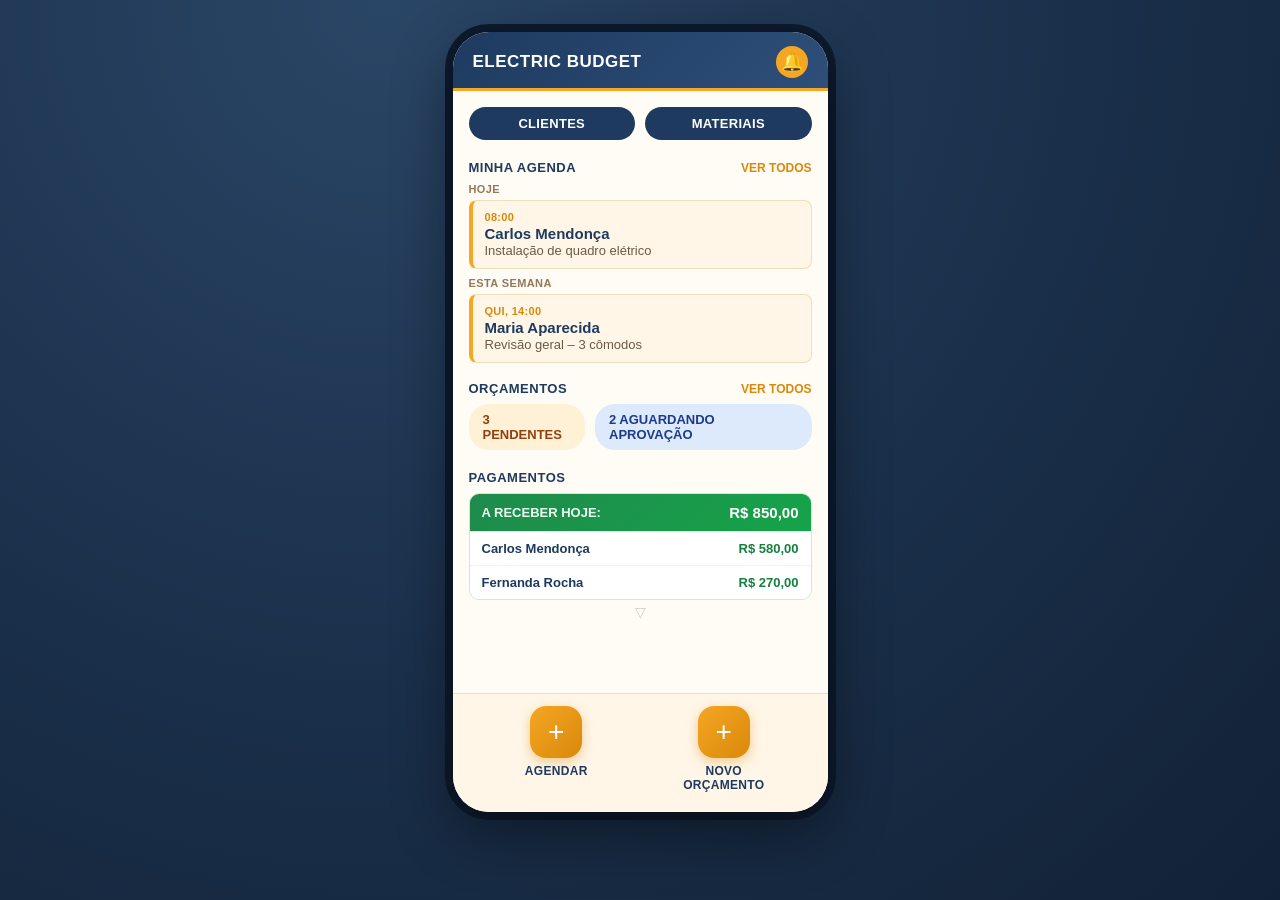
==== index.html @ b983f6b4 "cores novas" ====
<!DOCTYPE html>
<html lang="pt-BR">
<head>
<meta charset="UTF-8">
<meta name="viewport" content="width=device-width, initial-scale=1.0">
<title>Electric Budget – Protótipo</title>
<link rel="stylesheet" href="style.css">
</head>
<body>
<div class="phone">

<!-- ===== HOME ===== -->
<div class="screen active" id="screen-home">
  <div class="topbar">
    <div class="topbar-row">
      <span class="topbar-title">Electric Budget</span>
      <span class="bell-icon">🔔</span>
    </div>
  </div>
  <div class="scroll-body">
    <div class="quick-btns">
      <div class="quick-btn" onclick="goTo('screen-clientes')">CLIENTES</div>
      <div class="quick-btn" onclick="goTo('screen-materiais')">MATERIAIS</div>
    </div>

    <div class="section-header">
      <span class="section-label">Minha Agenda</span>
      <span class="section-link" onclick="goTo('screen-agenda')">VER TODOS</span>
    </div>
    <div class="sub-label">HOJE</div>
    <div class="agenda-card">
      <div class="horario">08:00</div>
      <div class="cliente-name">Carlos Mendonça</div>
      <div class="descricao">Instalação de quadro elétrico</div>
    </div>
    <div class="sub-label">ESTA SEMANA</div>
    <div class="agenda-card">
      <div class="horario">Qui, 14:00</div>
      <div class="cliente-name">Maria Aparecida</div>
      <div class="descricao">Revisão geral – 3 cômodos</div>
    </div>

    <div class="section-header">
      <span class="section-label">Orçamentos</span>
      <span class="section-link">VER TODOS</span>
    </div>
    <div class="orc-row">
      <div class="orc-chip pendente" onclick="goTo('screen-orcamento')">3 PENDENTES</div>
      <div class="orc-chip aguardando" onclick="goTo('screen-orcamento')">2 AGUARDANDO APROVAÇÃO</div>
    </div>

    <div class="section-header" style="margin-top:20px;">
      <span class="section-label">Pagamentos</span>
    </div>
    <div class="pay-home-box">
      <div class="pay-today-row">
        <span>A RECEBER HOJE:</span>
        <span class="valor">R$ 850,00</span>
      </div>
      <div class="pay-row" onclick="goTo('screen-pagamentos')">
        <span class="pnome">Carlos Mendonça</span>
        <span class="pvalor">R$ 580,00</span>
      </div>
      <div class="pay-row" onclick="goTo('screen-pagamentos')">
        <span class="pnome">Fernanda Rocha</span>
        <span class="pvalor">R$ 270,00</span>
      </div>
    </div>
    <div class="scroll-indicator">▽</div>
    <div style="height:16px;"></div>
  </div>
  <div class="bottom-bar">
    <div class="bottom-action" onclick="goTo('screen-agenda')">
      <div class="fab">+</div>
      <div class="fab-label">Agendar</div>
    </div>
    <div class="bottom-action" onclick="goTo('screen-orcamento')">
      <div class="fab">+</div>
      <div class="fab-label">Novo<br>Orçamento</div>
    </div>
  </div>
</div>

<!-- ===== PAGAMENTOS ===== -->
<div class="screen" id="screen-pagamentos">
  <div class="topbar">
    <div class="topbar-row">
      <button class="back-btn" onclick="goTo('screen-home')">←</button>
      <span class="topbar-title">Pagamentos</span>
      <span style="width:28px;"></span>
    </div>
  </div>
  <div class="scroll-body">
    <div class="section-label" style="margin-bottom:10px;">PAGAMENTOS</div>
    <div class="pay-summary-row">
      <div class="pay-summary-card">
        <div class="ps-label">ESTA SEMANA</div>
        <div class="ps-val">R$ 2.140,00</div>
      </div>
      <div class="pay-summary-card">
        <div class="ps-label">ESTE MÊS</div>
        <div class="ps-val">R$ 8.650,00</div>
      </div>
    </div>
    <div class="filter-row">
      <div class="filter-chip active" onclick="toggleFilter(this)">TODOS</div>
      <div class="filter-chip" onclick="toggleFilter(this)">PENDENTE</div>
      <div class="filter-chip" onclick="toggleFilter(this)">ATRASADO</div>
      <div class="filter-chip" onclick="toggleFilter(this)">PAGO</div>
      <div class="filter-chip" onclick="toggleFilter(this)">ESTE MÊS</div>
    </div>

    <div class="pay-item-card">
      <div class="pay-item-top">
        <span class="pay-item-name">Carlos Mendonça</span>
        <span class="status-badge pendente">PENDENTE</span>
      </div>
      <div class="pay-item-servico">Instalação de quadro elétrico</div>
      <div class="pay-item-valor">R$ 580,00</div>
      <button class="pay-action-btn cobrar">COBRAR AGORA</button>
    </div>

    <div class="pay-item-card">
      <div class="pay-item-top">
        <span class="pay-item-name">Roberto Alves</span>
        <span class="status-badge atrasado">ATRASADO</span>
      </div>
      <div class="pay-item-servico">Rede elétrica – galpão</div>
      <div class="pay-item-valor">R$ 1.320,00</div>
      <button class="pay-action-btn aviso">ENVIAR AVISO</button>
    </div>

    <div class="pay-item-card">
      <div class="pay-item-top">
        <span class="pay-item-name">Maria Aparecida</span>
        <span class="status-badge pago">PAGO</span>
      </div>
      <div class="pay-item-servico">Revisão geral – 3 cômodos</div>
      <div class="pay-item-valor">R$ 270,00</div>
      <button class="pay-action-btn">VER RECIBO</button>
    </div>

    <div class="pay-item-card">
      <div class="pay-item-top">
        <span class="pay-item-name">Fernanda Rocha</span>
        <span class="status-badge aprovado">APROVADO</span>
      </div>
      <div class="pay-item-servico">Instalação de tomadas – escritório</div>
      <div class="pay-item-valor">R$ 390,00</div>
      <button class="pay-action-btn cobrar">COBRAR AGORA</button>
    </div>

    <div class="scroll-indicator">▽</div>
    <div style="height:16px;"></div>
  </div>
  <div class="bottom-bar" style="justify-content:flex-end;">
    <div class="bottom-action">
      <div class="fab">+</div>
      <div class="fab-label">Registrar<br>Pagamento</div>
    </div>
  </div>
</div>

<!-- ===== LISTA CLIENTES ===== -->
<div class="screen" id="screen-clientes">
  <div class="topbar">
    <div class="topbar-row">
      <button class="back-btn" onclick="goTo('screen-home')">←</button>
      <span class="topbar-title">Lista Clientes</span>
      <span style="width:28px;"></span>
    </div>
  </div>
  <div class="scroll-body">
    <div class="sub-label">CLIENTES</div>
    <div class="search-box">
      <span class="search-icon">🔍</span>
      <input type="text" placeholder="Buscar cliente..." />
    </div>
    <div class="clientes-count">8 CLIENTES CADASTRADOS</div>

    <div class="cliente-row" onclick="goTo('screen-perfil-cliente')">
      <div class="avatar">CM</div>
      <div class="cliente-info"><div class="cnome">Carlos Mendonça</div><div class="ccel">(55) 9 9812-3344</div></div>
    </div>
    <div class="cliente-row" onclick="goTo('screen-perfil-cliente')">
      <div class="avatar">MA</div>
      <div class="cliente-info"><div class="cnome">Maria Aparecida</div><div class="ccel">(55) 9 9701-5588</div></div>
    </div>
    <div class="cliente-row" onclick="goTo('screen-perfil-cliente')">
      <div class="avatar">RA</div>
      <div class="cliente-info"><div class="cnome">Roberto Alves</div><div class="ccel">(55) 9 9633-7721</div></div>
    </div>
    <div class="cliente-row" onclick="goTo('screen-perfil-cliente')">
      <div class="avatar">FR</div>
      <div class="cliente-info"><div class="cnome">Fernanda Rocha</div><div class="ccel">(55) 9 9455-0091</div></div>
    </div>
    <div class="cliente-row" onclick="goTo('screen-perfil-cliente')">
      <div class="avatar">JP</div>
      <div class="cliente-info"><div class="cnome">João Paulo Souza</div><div class="ccel">(55) 9 9388-2267</div></div>
    </div>
    <div class="cliente-row" onclick="goTo('screen-perfil-cliente')">
      <div class="avatar">AL</div>
      <div class="cliente-info"><div class="cnome">Ana Lima</div><div class="ccel">(55) 9 9214-6630</div></div>
    </div>
    <div class="cliente-row" onclick="goTo('screen-perfil-cliente')">
      <div class="avatar">PC</div>
      <div class="cliente-info"><div class="cnome">Pedro Costa</div><div class="ccel">(55) 9 9960-1145</div></div>
    </div>
    <div class="cliente-row" onclick="goTo('screen-perfil-cliente')">
      <div class="avatar">LM</div>
      <div class="cliente-info"><div class="cnome">Luciana Martins</div><div class="ccel">(55) 9 9871-4409</div></div>
    </div>
    <div class="scroll-indicator">▽</div>
    <div style="height:16px;"></div>
  </div>
  <div class="bottom-bar" style="justify-content:flex-end;">
    <div class="bottom-action" onclick="goTo('screen-novo-cliente')">
      <div class="fab">+</div>
      <div class="fab-label">Adicionar<br>Cliente</div>
    </div>
  </div>
</div>

<!-- ===== LISTA MATERIAIS ===== -->
<div class="screen" id="screen-materiais">
  <div class="topbar">
    <div class="topbar-row">
      <button class="back-btn" onclick="goTo('screen-home')">←</button>
      <span class="topbar-title">Lista Materiais</span>
      <span style="width:28px;"></span>
    </div>
  </div>
  <div class="scroll-body">
    <div class="sub-label">MATERIAIS</div>
    <div class="search-box">
      <span class="search-icon">🔍</span>
      <input type="text" placeholder="Buscar material..." />
    </div>
    <div class="filter-row">
      <div class="filter-chip active" onclick="toggleFilter(this)">TODOS</div>
      <div class="filter-chip" onclick="toggleFilter(this)">FIOS</div>
      <div class="filter-chip" onclick="toggleFilter(this)">DISJUNTORES</div>
      <div class="filter-chip" onclick="toggleFilter(this)">TOMADAS</div>
      <div class="filter-chip" onclick="toggleFilter(this)">ILUMINAÇÃO</div>
    </div>
    <div class="slider-row">
      <span class="slider-arrow">◁</span>
      <input type="range" min="0" max="100" value="35" />
      <span class="slider-arrow">▷</span>
    </div>

    <div class="mat-row">
      <div><div class="mat-nome">Fio 2,5mm² Flexível</div><div class="mat-unit">POR METRO</div></div>
      <div class="mat-price">R$ 4,90</div>
    </div>
    <div class="mat-row">
      <div><div class="mat-nome">Fio 4mm² Flexível</div><div class="mat-unit">POR METRO</div></div>
      <div class="mat-price">R$ 7,20</div>
    </div>
    <div class="mat-row">
      <div><div class="mat-nome">Disjuntor 20A Bipolar</div><div class="mat-unit">POR UNIDADE</div></div>
      <div class="mat-price">R$ 38,50</div>
    </div>
    <div class="mat-row">
      <div><div class="mat-nome">Tomada 2P+T 10A</div><div class="mat-unit">POR UNIDADE</div></div>
      <div class="mat-price">R$ 12,80</div>
    </div>
    <div class="mat-row">
      <div><div class="mat-nome">Interruptor Simples</div><div class="mat-unit">POR UNIDADE</div></div>
      <div class="mat-price">R$ 9,40</div>
    </div>
    <div class="mat-row">
      <div><div class="mat-nome">Eletroduto 3/4" Flexível</div><div class="mat-unit">POR METRO</div></div>
      <div class="mat-price">R$ 3,15</div>
    </div>
    <div class="mat-row">
      <div><div class="mat-nome">Caixa de Passagem 4x4</div><div class="mat-unit">POR UNIDADE</div></div>
      <div class="mat-price">R$ 5,60</div>
    </div>
    <div class="scroll-indicator">▽</div>
    <div style="height:16px;"></div>
  </div>
  <div class="bottom-bar" style="justify-content:flex-end;">
    <div class="bottom-action">
      <div class="fab">+</div>
      <div class="fab-label">Adicionar<br>Material</div>
    </div>
  </div>
</div>

<!-- ===== NOVO ORÇAMENTO ===== -->
<div class="screen" id="screen-orcamento">
  <div class="topbar">
    <div class="topbar-row">
      <button class="back-btn" onclick="goTo('screen-home')">←</button>
      <span class="topbar-title">Novo Orçamento</span>
      <span style="width:28px;"></span>
    </div>
  </div>
  <div class="scroll-body">
    <div class="field-label">NOME DO CLIENTE</div>
    <div class="select-wrap">
      <select class="field-select">
        <option value="" disabled selected>Selecionar cliente...</option>
        <option>Carlos Mendonça</option>
        <option>Maria Aparecida</option>
        <option>Roberto Alves</option>
        <option>Fernanda Rocha</option>
      </select>
    </div>
    <button class="cadastro-rapido-btn" onclick="goTo('screen-novo-cliente')">
      CADASTRO RÁPIDO <span>+</span>
    </button>

    <div class="form-section">
      <div style="display:flex;justify-content:space-between;align-items:center;margin-bottom:8px;">
        <span class="form-section-label">MATERIAIS</span>
        <span class="adicionar-link" onclick="goTo('screen-materiais')">ADICIONAR +</span>
      </div>
      <div class="orc-table-header">
        <span>ITEM</span><span style="text-align:center;">QTD</span><span style="text-align:right;">TOTAL</span><span></span>
      </div>
      <div class="orc-item-row">
        <div><div class="orc-item-nome">Fio 2,5mm² Flexível</div><div class="orc-item-preco">R$ 4,90 / metro</div></div>
        <div class="orc-item-qty">80</div>
        <div class="orc-item-total">R$ 392,00</div>
        <div class="orc-item-x">✕</div>
      </div>
      <div class="orc-item-row">
        <div><div class="orc-item-nome">Tomada 2P+T 10A</div><div class="orc-item-preco">R$ 12,80 / un.</div></div>
        <div class="orc-item-qty">6</div>
        <div class="orc-item-total">R$ 76,80</div>
        <div class="orc-item-x">✕</div>
      </div>
      <div class="orc-item-row">
        <div><div class="orc-item-nome">Disjuntor 20A Bipolar</div><div class="orc-item-preco">R$ 38,50 / un.</div></div>
        <div class="orc-item-qty">2</div>
        <div class="orc-item-total">R$ 77,00</div>
        <div class="orc-item-x">✕</div>
      </div>
      <div class="orc-item-row">
        <div><div class="orc-item-nome">Eletroduto 3/4" Flexível</div><div class="orc-item-preco">R$ 3,15 / metro</div></div>
        <div class="orc-item-qty">30</div>
        <div class="orc-item-total">R$ 94,50</div>
        <div class="orc-item-x">✕</div>
      </div>
      <div class="scroll-indicator">▽</div>
    </div>

    <div class="form-section">
      <div style="display:flex;justify-content:space-between;align-items:center;margin-bottom:8px;">
        <span class="form-section-label">MÃO DE OBRA</span>
        <span class="adicionar-link">ADICIONAR +</span>
      </div>
      <div class="orc-item-row" style="grid-template-columns:1fr 90px 20px;">
        <div class="orc-item-nome">Instalação de quadro</div>
        <div class="orc-item-total">R$ 250,00</div>
        <div class="orc-item-x">✕</div>
      </div>
      <div class="orc-item-row" style="grid-template-columns:1fr 90px 20px;">
        <div class="orc-item-nome">Passagem de fiação</div>
        <div class="orc-item-total">R$ 180,00</div>
        <div class="orc-item-x">✕</div>
      </div>
      <div class="orc-item-row" style="grid-template-columns:1fr 90px 20px;">
        <div class="orc-item-nome">Finalização e testes</div>
        <div class="orc-item-total">R$ 120,00</div>
        <div class="orc-item-x">✕</div>
      </div>
      <div class="scroll-indicator">▽</div>
    </div>

    <div class="orc-totals-box">
      <div class="orc-total-row"><span>MATERIAIS</span><span>R$ 640,30</span></div>
      <div class="orc-total-row"><span>MÃO DE OBRA</span><span>R$ 550,00</span></div>
      <div class="orc-total-row total-main"><span>TOTAL</span><span>R$ 1.190,30</span></div>
    </div>
    <div style="height:16px;"></div>
  </div>
  <div class="dual-btns">
    <button class="dual-btn">RASCUNHO</button>
    <button class="dual-btn primary">SALVAR PDF</button>
  </div>
</div>

<!-- ===== AGENDA ===== -->
<div class="screen" id="screen-agenda">
  <div class="topbar">
    <div class="topbar-row">
      <button class="back-btn" onclick="goTo('screen-home')">←</button>
      <span class="topbar-title">Agenda</span>
      <span style="width:28px;"></span>
    </div>
  </div>
  <div class="scroll-body">
    <div class="section-label" style="margin-bottom:12px;">MINHA AGENDA</div>
    <div class="agenda-cal-box">
      <div class="agenda-cal-month">JUNHO 2026</div>
      <div class="agenda-cal-hint">📅 Calendário interativo</div>
    </div>

    <div class="agenda-day-label">HOJE – 26 DE JUNHO</div>
    <div class="agenda-event-row">
      <div class="agenda-event-hora">08:00</div>
      <div class="agenda-event-bar"></div>
      <div class="agenda-event-info">
        <div class="ev-desc">Instalação de quadro elétrico</div>
        <div class="ev-cli">Carlos Mendonça</div>
      </div>
    </div>
    <div class="agenda-event-row">
      <div class="agenda-event-hora">14:00</div>
      <div class="agenda-event-bar urgente"></div>
      <div class="agenda-event-info">
        <div class="ev-desc">Vistoria pós-reforma</div>
        <div class="ev-cli">Roberto Alves</div>
      </div>
    </div>

    <div class="agenda-day-label">AMANHÃ – 27 DE JUNHO</div>
    <div class="agenda-event-row">
      <div class="agenda-event-hora">09:30</div>
      <div class="agenda-event-bar"></div>
      <div class="agenda-event-info">
        <div class="ev-desc">Revisão geral – 3 cômodos</div>
        <div class="ev-cli">Maria Aparecida</div>
      </div>
    </div>
    <div class="agenda-event-row">
      <div class="agenda-event-hora">16:00</div>
      <div class="agenda-event-bar"></div>
      <div class="agenda-event-info">
        <div class="ev-desc">Instalação de tomadas</div>
        <div class="ev-cli">Fernanda Rocha</div>
      </div>
    </div>

    <div style="height:16px;"></div>
  </div>
  <div class="bottom-bar" style="justify-content:flex-end;">
    <div class="bottom-action">
      <div class="fab">+</div>
      <div class="fab-label">Agendar</div>
    </div>
  </div>
</div>

<!-- ===== NOVO CLIENTE ===== -->
<div class="screen" id="screen-novo-cliente">
  <div class="topbar">
    <div class="topbar-row">
      <button class="back-btn" onclick="history_back()">←</button>
      <span class="topbar-title">Novo Cliente</span>
      <span style="width:28px;"></span>
    </div>
  </div>
  <div class="scroll-body">
    <div class="form-section-label" style="margin-bottom:6px;">IDENTIFICAÇÃO</div>
    <div style="border-top:1.5px solid #d0d0d0;margin-bottom:14px;"></div>
    <div class="field-label">NOME COMPLETO</div>
    <input type="text" class="field-input" placeholder="Ex: João da Silva" />
    <div class="field-label">TELEFONE / WHATSAPP</div>
    <input type="text" class="field-input" placeholder="(55) 9 9000-0000" />
    <div class="form-section">
      <div class="form-section-label" style="margin-bottom:10px;">ENDEREÇO</div>
      <div class="field-label">RUA E NÚMERO</div>
      <input type="text" class="field-input" placeholder="Ex: Rua das Acácias, 142" />
      <div class="field-row2" style="margin-top:14px;">
        <div>
          <div class="field-label" style="margin-top:0;">BAIRRO</div>
          <input type="text" class="field-input" placeholder="Centro" />
        </div>
        <div>
          <div class="field-label" style="margin-top:0;">CIDADE</div>
          <input type="text" class="field-input" placeholder="Ijuí" />
        </div>
      </div>
    </div>
    <div class="form-section">
      <div class="form-section-label" style="margin-bottom:10px;">OBSERVAÇÕES</div>
      <textarea class="field-textarea" placeholder="Anotações sobre o cliente..."></textarea>
    </div>
    <div style="height:16px;"></div>
  </div>
  <div style="padding:12px 16px 20px;border-top:1px solid #e0e0e0;background:#fff;flex-shrink:0;">
    <button class="full-btn" onclick="goTo('screen-clientes')">SALVAR CLIENTE</button>
  </div>
</div>

<!-- ===== PERFIL DO CLIENTE ===== -->
<div class="screen" id="screen-perfil-cliente">
  <div class="topbar">
    <div class="topbar-row">
      <button class="back-btn" onclick="goTo('screen-clientes')">←</button>
      <span class="topbar-title">Perfil do Cliente</span>
      <span style="width:28px;"></span>
    </div>
  </div>
  <div class="scroll-body">
    <div class="perfil-header-box">
      <div class="perfil-edit-row">
        <span class="perfil-edit-link" onclick="goTo('screen-novo-cliente')">EDITAR</span>
      </div>
      <div class="perfil-avatar-row">
        <div class="perfil-avatar">CM</div>
        <div>
          <div class="perfil-nome">Carlos Mendonça</div>
          <div class="perfil-cidade">Ijuí – RS</div>
        </div>
      </div>
    </div>

    <div class="perfil-info-box">
      <div class="perfil-info-label">CELULAR/WHATSAPP</div>
      <div class="perfil-info-val">(55) 9 9812-3344</div>
      <div class="perfil-info-label">ENDEREÇO</div>
      <div class="perfil-info-val">Rua Sete de Setembro, 278 – Centro</div>
      <div class="perfil-info-label">OBSERVAÇÕES</div>
      <div class="perfil-info-val">Prefere contato por WhatsApp. Portão azul.</div>
    </div>

    <div class="form-section-label" style="margin-bottom:10px;">FINANCEIRO</div>
    <div class="fin-row">
      <div class="fin-card faturado">
        <div class="fin-label">TOTAL FATURADO</div>
        <div class="fin-val">R$ 3.740,00</div>
      </div>
      <div class="fin-card aberto">
        <div class="fin-label">EM ABERTO</div>
        <div class="fin-val">R$ 580,00</div>
      </div>
    </div>

    <div style="display:flex;justify-content:space-between;align-items:center;margin-bottom:8px;">
      <span class="form-section-label">ORÇAMENTOS</span>
      <span class="section-link">VER TODOS</span>
    </div>

    <div class="orc-hist-row">
      <div class="orc-hist-left">
        <div class="orc-hist-nome">Instalação de quadro elétrico</div>
        <div class="orc-hist-data">26/06/2026</div>
      </div>
      <div class="orc-hist-right">
        <span class="orc-hist-val">R$ 1.190,00</span>
        <span class="orc-hist-badge" style="background:#fff7ed;color:#92400e;border:1.5px solid #f59e0b;">PENDENTE</span>
      </div>
    </div>
    <div class="orc-hist-row">
      <div class="orc-hist-left">
        <div class="orc-hist-nome">Troca de fiação – sala</div>
        <div class="orc-hist-data">10/05/2026</div>
      </div>
      <div class="orc-hist-right">
        <span class="orc-hist-val">R$ 850,00</span>
        <span class="orc-hist-badge" style="background:#f0fdf4;color:#166534;border:1.5px solid #22c55e;">PAGO</span>
      </div>
    </div>
    <div class="orc-hist-row">
      <div class="orc-hist-left">
        <div class="orc-hist-nome">Instalação de ar-condicionado</div>
        <div class="orc-hist-data">02/03/2026</div>
      </div>
      <div class="orc-hist-right">
        <span class="orc-hist-val">R$ 420,00</span>
        <span class="orc-hist-badge" style="background:#f0fdf4;color:#166534;border:1.5px solid #22c55e;">PAGO</span>
      </div>
    </div>
    <div class="orc-hist-row">
      <div class="orc-hist-left">
        <div class="orc-hist-nome">Revisão quadro de luz</div>
        <div class="orc-hist-data">15/01/2026</div>
      </div>
      <div class="orc-hist-right">
        <span class="orc-hist-val">R$ 280,00</span>
        <span class="orc-hist-badge" style="background:#f0fdf4;color:#166534;border:1.5px solid #22c55e;">PAGO</span>
      </div>
    </div>
    <div class="orc-hist-row">
      <div class="orc-hist-left">
        <div class="orc-hist-nome">Passagem de fiação – quarto</div>
        <div class="orc-hist-data">08/11/2025</div>
      </div>
      <div class="orc-hist-right">
        <span class="orc-hist-val">R$ 320,00</span>
        <span class="orc-hist-badge" style="background:#eff6ff;color:#1e3a8a;border:1.5px solid #3b82f6;">APROVADO</span>
      </div>
    </div>
    <div style="height:16px;"></div>
  </div>
</div>

</div>

<script src="script.js"></script>
</body>
</html>
---- style.css ----
:root {
    --brand: #F5A623;
    --brand-dark: #D9890A;
    --brand-light: #FFF3DE;
    --ink: #1E3A5F;
    --ink-light: #2E4F7A;
    --surface: #FFFBF5;
    --surface-alt: #FFF6E8;
  }

  * { box-sizing: border-box; margin: 0; padding: 0; }

  body {
    background: radial-gradient(circle at 30% 0%, #2a4666 0%, #1a2f4a 55%, #122236 100%);
    display: flex;
    justify-content: center;
    align-items: flex-start;
    min-height: 100vh;
    padding: 32px 16px;
    font-family: -apple-system, BlinkMacSystemFont, 'Segoe UI', sans-serif;
  }

  .phone {
    width: 375px;
    min-height: 780px;
    background: var(--surface);
    border-radius: 36px;
    box-shadow: 0 20px 60px rgba(0,0,0,0.45), 0 0 0 8px #0d1b2e;
    overflow: hidden;
    display: flex;
    flex-direction: column;
  }

  .screen { display: none; flex-direction: column; flex: 1; overflow: hidden; }
  .screen.active { display: flex; }

  /* TOP BAR */
  .topbar {
    background: linear-gradient(135deg, var(--ink) 0%, var(--ink-light) 100%);
    padding: 14px 20px 10px;
    border-bottom: 3px solid var(--brand);
    flex-shrink: 0;
  }
  .topbar-row { display: flex; align-items: center; justify-content: space-between; }
  .topbar-title { font-size: 17px; font-weight: 700; letter-spacing: 0.5px; text-transform: uppercase; color: #fff; }
  .back-btn { background: none; border: none; font-size: 22px; cursor: pointer; color: #fff; padding: 0 6px 0 0; line-height: 1; }
  .bell-icon { font-size: 18px; cursor: pointer; background: var(--brand); width: 32px; height: 32px; border-radius: 50%; display: flex; align-items: center; justify-content: center; }

  /* SCROLL BODY */
  .scroll-body { flex: 1; overflow-y: auto; padding: 16px; background: var(--surface); -webkit-overflow-scrolling: touch; }

  /* QUICK BTNS */
  .quick-btns { display: flex; gap: 10px; margin-bottom: 20px; }
  .quick-btn {
    flex: 1; border: none; border-radius: 20px; padding: 9px 0;
    font-size: 13px; font-weight: 700; text-align: center; cursor: pointer;
    background: var(--ink); color: #fff; letter-spacing: 0.3px; transition: background .15s;
  }
  .quick-btn:hover { background: var(--ink-light); }

  /* SECTION HEADERS */
  .section-header { display: flex; justify-content: space-between; align-items: center; margin-bottom: 8px; margin-top: 18px; }
  .section-header:first-child { margin-top: 0; }
  .section-label { font-size: 13px; font-weight: 800; letter-spacing: 0.5px; text-transform: uppercase; color: var(--ink); }
  .section-link { font-size: 12px; color: var(--brand-dark); font-weight: 700; text-decoration: none; cursor: pointer; }
  .sub-label { font-size: 11px; color: #94785A; text-transform: uppercase; letter-spacing: 0.4px; margin-bottom: 5px; margin-top: 4px; font-weight: 700; }

  /* AGENDA CARD (home) */
  .agenda-card { border: 1.5px solid #F0DDBB; border-left: 4px solid var(--brand); border-radius: 8px; padding: 10px 12px; margin-bottom: 8px; background: var(--surface-alt); }
  .agenda-card .horario { font-size: 11px; color: var(--brand-dark); text-transform: uppercase; letter-spacing: 0.3px; margin-bottom: 2px; font-weight: 700; }
  .agenda-card .cliente-name { font-size: 15px; font-weight: 700; margin-bottom: 1px; color: var(--ink); }
  .agenda-card .descricao { font-size: 13px; color: #6b5a46; }

  /* ORC CHIPS */
  .orc-row { display: flex; gap: 10px; margin-top: 6px; }
  .orc-chip {
    border-radius: 20px; padding: 8px 14px; font-size: 13px; font-weight: 700;
    border: none; background: #f0f0f0; cursor: pointer; transition: filter .15s;
  }
  .orc-chip:hover { filter: brightness(0.96); }
  /* colored chips */
  .orc-chip.pendente { background: #FFF1D6; color: #92400e; }
  .orc-chip.aguardando { background: #DCEAFB; color: #1e3a8a; }

  /* PAGAMENTOS HOME */
  .pay-home-box { border: 1.5px solid #cfe8da; border-radius: 10px; overflow: hidden; }
  .pay-today-row {
    display: flex; justify-content: space-between; align-items: center;
    padding: 10px 12px; background: linear-gradient(135deg, #1f8a4c, #16a34a); border-bottom: 1px solid #bbf7d0;
    font-size: 13px; color: #eafff0; font-weight: 600;
  }
  .pay-today-row .valor { font-weight: 800; color: #fff; font-size: 15px; }
  .pay-row {
    display: flex; justify-content: space-between; align-items: center;
    padding: 9px 12px; border-bottom: 1px solid #eef6f0; cursor: pointer; transition: background .12s; background: #fff;
  }
  .pay-row:last-child { border-bottom: none; }
  .pay-row:hover { background: #f3fbf5; }
  .pay-row .pnome { font-size: 13px; font-weight: 600; color: var(--ink); }
  .pay-row .pvalor { font-size: 13px; font-weight: 800; color: #15803d; }

  /* BOTTOM BAR */
  .bottom-bar { border-top: 1px solid #F0DDBB; padding: 12px 20px 20px; display: flex; flex-shrink: 0; background: var(--surface-alt); }
  .bottom-action { flex: 1; display: flex; flex-direction: column; align-items: center; gap: 6px; cursor: pointer; }
  .fab {
    width: 52px; height: 52px; border-radius: 16px; border: none;
    background: linear-gradient(135deg, var(--brand) 0%, var(--brand-dark) 100%);
    box-shadow: 0 4px 12px rgba(217,137,10,0.4);
    display: flex; align-items: center; justify-content: center;
    font-size: 28px; font-weight: 300; color: #fff; cursor: pointer; transition: transform .15s, box-shadow .15s; line-height: 1;
  }
  .fab:hover { transform: translateY(-2px); box-shadow: 0 6px 16px rgba(217,137,10,0.5); }
  .fab-label { font-size: 12px; font-weight: 700; text-transform: uppercase; letter-spacing: 0.3px; text-align: center; color: var(--ink); }

  /* PAY SUMMARY */
  .pay-summary-row { display: flex; gap: 10px; margin-bottom: 14px; }
  .pay-summary-card { flex: 1; border: 1.5px solid #F0DDBB; border-radius: 10px; padding: 10px 12px; background: var(--surface-alt); }
  .pay-summary-card .ps-label { font-size: 10px; color: var(--brand-dark); text-transform: uppercase; letter-spacing: 0.5px; margin-bottom: 4px; font-weight: 700; }
  .pay-summary-card .ps-val { font-size: 20px; font-weight: 800; color: #15803d; }

  /* FILTER CHIPS */
  .filter-row { display: flex; gap: 7px; overflow-x: auto; padding-bottom: 4px; margin-bottom: 14px; scrollbar-width: none; }
  .filter-row::-webkit-scrollbar { display: none; }
  .filter-chip {
    border-radius: 20px; padding: 5px 14px; font-size: 12px; font-weight: 700;
    white-space: nowrap; border: 1.5px solid #e5d4b8; background: #fff; color: #6b5a46; cursor: pointer; transition: background .12s;
  }
  .filter-chip.active { background: var(--ink); color: #fff; border-color: var(--ink); }
  .filter-chip:hover:not(.active) { background: var(--surface-alt); }

  /* PAY ITEM CARD */
  .pay-item-card { border: 1.5px solid #F0E4D0; border-radius: 10px; padding: 12px; margin-bottom: 10px; background: #fff; box-shadow: 0 1px 3px rgba(30,58,95,0.06); }
  .pay-item-top { display: flex; justify-content: space-between; align-items: center; margin-bottom: 4px; }
  .pay-item-name { font-size: 15px; font-weight: 700; color: var(--ink); }
  .status-badge { border-radius: 20px; padding: 3px 10px; font-size: 11px; font-weight: 700; text-transform: uppercase; letter-spacing: 0.3px; }
  .status-badge.pendente { background: #FFF1D6; color: #92400e; }
  .status-badge.atrasado { background: #FEE2E2; color: #991b1b; }
  .status-badge.pago     { background: #DCFCE7; color: #166534; }
  .status-badge.aprovado { background: #DCEAFB; color: #1e3a8a; }
  .pay-item-servico { font-size: 13px; color: #6b5a46; margin-bottom: 2px; }
  .pay-item-valor { font-size: 14px; font-weight: 800; margin-bottom: 10px; color: var(--ink); }
  .pay-action-btn {
    width: 100%; border: none; border-radius: 8px; padding: 9px 0;
    font-size: 13px; font-weight: 700; text-transform: uppercase; letter-spacing: 0.5px;
    background: var(--surface-alt); color: var(--ink); cursor: pointer; transition: filter .12s;
  }
  .pay-action-btn:hover { filter: brightness(0.95); }
  .pay-action-btn.cobrar { background: #DC2626; color: #fff; }
  .pay-action-btn.aviso  { background: var(--brand); color: #fff; }

  /* CLIENTES */
  .search-box { display: flex; align-items: center; gap: 8px; border: 1.5px solid #e5d4b8; border-radius: 22px; padding: 8px 14px; margin-bottom: 10px; background: #fff; }
  .search-icon { font-size: 17px; color: var(--brand-dark); }
  .search-box input { border: none; outline: none; font-size: 14px; flex: 1; color: var(--ink); background: transparent; }
  .clientes-count { font-size: 11px; color: #94785A; text-transform: uppercase; letter-spacing: 0.4px; margin-bottom: 10px; font-weight: 700; }
  .cliente-row { display: flex; align-items: center; gap: 12px; padding: 10px 0; border-bottom: 1px solid #F0E4D0; cursor: pointer; transition: background .12s; }
  .cliente-row:hover { background: var(--surface-alt); }
  .avatar { width: 40px; height: 40px; border-radius: 50%; background: linear-gradient(135deg, var(--ink) 0%, var(--ink-light) 100%); flex-shrink: 0; display: flex; align-items: center; justify-content: center; font-size: 14px; font-weight: 700; color: #fff; }
  .cliente-info .cnome { font-size: 14px; font-weight: 700; color: var(--ink); }
  .cliente-info .ccel { font-size: 12px; color: #8a7a64; }

  /* SCROLL INDICATOR */
  .scroll-indicator { text-align: center; padding: 4px 0 0; color: #ccc; font-size: 14px; }

  /* FORM FIELDS */
  .field-label { font-size: 11px; color: #94785A; text-transform: uppercase; letter-spacing: 0.5px; margin-bottom: 5px; margin-top: 14px; font-weight: 700; }
  .field-label:first-child { margin-top: 0; }
  .field-input { width: 100%; border: 1.5px solid #e5d4b8; border-radius: 22px; padding: 9px 16px; font-size: 14px; color: var(--ink); outline: none; background: #fff; transition: border-color .15s; }
  .field-input:focus { border-color: var(--brand); }
  .field-textarea { width: 100%; border: 1.5px solid #e5d4b8; border-radius: 12px; padding: 10px 14px; font-size: 14px; color: var(--ink); outline: none; background: #fff; resize: none; font-family: inherit; min-height: 80px; }
  .field-select { width: 100%; border: 1.5px solid #e5d4b8; border-radius: 22px; padding: 9px 16px; font-size: 14px; color: #8a7a64; outline: none; background: #fff; appearance: none; cursor: pointer; }
  .select-wrap { position: relative; }
  .select-wrap::after { content: '▾'; position: absolute; right: 16px; top: 50%; transform: translateY(-50%); color: var(--brand-dark); pointer-events: none; font-size: 14px; }
  .form-section { border-top: 1.5px solid #F0E4D0; margin-top: 16px; padding-top: 12px; }
  .form-section-label { font-size: 13px; font-weight: 800; text-transform: uppercase; letter-spacing: 0.5px; margin-bottom: 4px; color: var(--ink); }
  .field-row2 { display: flex; gap: 10px; }
  .field-row2 > div { flex: 1; }
  .full-btn { width: 100%; border: none; border-radius: 10px; padding: 12px 0; font-size: 14px; font-weight: 700; text-transform: uppercase; letter-spacing: 0.5px; background: linear-gradient(135deg, var(--brand) 0%, var(--brand-dark) 100%); color: #fff; cursor: pointer; transition: filter .12s; margin-top: 6px; box-shadow: 0 4px 12px rgba(217,137,10,0.35); }
  .full-btn:hover { filter: brightness(1.04); }
  .dual-btns { display: flex; gap: 10px; padding: 12px 16px 20px; border-top: 1px solid #F0DDBB; background: var(--surface-alt); flex-shrink: 0; }
  .dual-btn { flex: 1; border: 1.5px solid var(--ink); border-radius: 10px; padding: 11px 0; font-size: 13px; font-weight: 700; text-transform: uppercase; letter-spacing: 0.4px; background: #fff; color: var(--ink); cursor: pointer; transition: background .12s; }
  .dual-btn:hover { background: var(--surface-alt); }
  .dual-btn.primary { background: linear-gradient(135deg, var(--brand) 0%, var(--brand-dark) 100%); color: #fff; border-color: var(--brand-dark); }
  .dual-btn.primary:hover { filter: brightness(1.04); }

  /* MATERIAIS */
  .mat-row { display: flex; justify-content: space-between; align-items: flex-start; padding: 10px 0; border-bottom: 1px solid #e8e8e8; cursor: pointer; transition: background .12s; }
  .mat-row:hover { background: #fafafa; }
  .mat-nome { font-size: 14px; font-weight: 700; }
  .mat-unit { font-size: 11px; color: #888; text-transform: uppercase; letter-spacing: 0.3px; }
  .mat-price { font-size: 14px; font-weight: 700; color: #15803d; text-align: right; }
  .slider-row { display: flex; align-items: center; gap: 8px; margin: 10px 0 14px; }
  .slider-row input[type=range] { flex: 1; accent-color: #333; }
  .slider-arrow { font-size: 16px; color: #999; cursor: pointer; user-select: none; }

  /* ORCAMENTO */
  .cadastro-rapido-btn { width: 100%; border: 1.5px solid #333; border-radius: 8px; padding: 10px 16px; font-size: 13px; font-weight: 700; text-transform: uppercase; letter-spacing: 0.4px; background: #fff; cursor: pointer; display: flex; align-items: center; justify-content: space-between; margin-top: 8px; transition: background .12s; }
  .cadastro-rapido-btn:hover { background: #f3f3f3; }
  .cadastro-rapido-btn span { font-size: 20px; font-weight: 300; }
  .orc-table-header { display: grid; grid-template-columns: 1fr 50px 90px 20px; gap: 4px; font-size: 10px; font-weight: 700; text-transform: uppercase; letter-spacing: 0.4px; color: #888; padding: 4px 0; border-bottom: 1px solid #ddd; margin-bottom: 4px; }
  .orc-item-row { display: grid; grid-template-columns: 1fr 50px 90px 20px; gap: 4px; padding: 6px 0; border-bottom: 1px solid #eee; align-items: start; }
  .orc-item-row:last-child { border-bottom: none; }
  .orc-item-nome { font-size: 13px; font-weight: 700; }
  .orc-item-preco { font-size: 11px; color: #888; }
  .orc-item-qty { font-size: 13px; text-align: center; }
  .orc-item-total { font-size: 13px; font-weight: 700; text-align: right; }
  .orc-item-x { font-size: 16px; color: #bbb; cursor: pointer; text-align: center; line-height: 1; }
  .adicionar-link { font-size: 12px; font-weight: 700; color: #2563eb; text-decoration: underline; cursor: pointer; }
  .orc-totals-box { background: #f8fafc; border: 1.5px solid #e2e8f0; border-radius: 8px; padding: 12px 14px; margin-top: 12px; }
  .orc-total-row { display: flex; justify-content: space-between; font-size: 13px; padding: 3px 0; color: #555; }
  .orc-total-row.total-main { font-size: 16px; font-weight: 800; color: #111; border-top: 1px solid #cbd5e1; margin-top: 6px; padding-top: 8px; }

  /* AGENDA */
  .agenda-cal-box { background: #f1f5f9; border: 1.5px solid #e2e8f0; border-radius: 10px; height: 200px; display: flex; align-items: center; justify-content: center; text-align: center; margin-bottom: 16px; flex-direction: column; gap: 6px; }
  .agenda-cal-month { font-size: 16px; font-weight: 700; color: #334155; }
  .agenda-cal-hint { font-size: 12px; color: #94a3b8; }
  .agenda-day-label { font-size: 13px; font-weight: 700; text-transform: uppercase; letter-spacing: 0.4px; border-bottom: 1.5px solid #222; padding-bottom: 6px; margin-bottom: 10px; margin-top: 14px; }
  .agenda-event-row { display: flex; gap: 12px; margin-bottom: 12px; align-items: flex-start; }
  .agenda-event-hora { font-size: 12px; font-weight: 700; color: #555; min-width: 40px; padding-top: 2px; }
  .agenda-event-bar { width: 3px; background: #3b82f6; border-radius: 2px; align-self: stretch; min-height: 36px; flex-shrink: 0; }
  .agenda-event-bar.urgente { background: #ef4444; }
  .agenda-event-info .ev-desc { font-size: 14px; font-weight: 700; }
  .agenda-event-info .ev-cli { font-size: 13px; color: #666; }

  /* PERFIL CLIENTE */
  .perfil-header-box { border-bottom: 1px solid #e0e0e0; padding-bottom: 14px; margin-bottom: 14px; }
  .perfil-edit-row { display: flex; justify-content: flex-end; margin-bottom: 8px; }
  .perfil-edit-link { font-size: 12px; font-weight: 700; color: #2563eb; text-decoration: underline; cursor: pointer; }
  .perfil-avatar-row { display: flex; align-items: center; gap: 14px; }
  .perfil-avatar { width: 56px; height: 56px; border-radius: 50%; background: #cbd5e1; flex-shrink: 0; display: flex; align-items: center; justify-content: center; font-size: 20px; font-weight: 700; color: #475569; }
  .perfil-nome { font-size: 18px; font-weight: 800; }
  .perfil-cidade { font-size: 13px; color: #888; margin-top: 2px; }
  .perfil-info-box { border: 1.5px solid #e2e8f0; border-radius: 8px; padding: 12px 14px; margin-bottom: 14px; background: #f8fafc; }
  .perfil-info-label { font-size: 10px; color: #888; text-transform: uppercase; letter-spacing: 0.4px; margin-top: 10px; margin-bottom: 2px; }
  .perfil-info-label:first-child { margin-top: 0; }
  .perfil-info-val { font-size: 14px; font-weight: 600; color: #1e293b; }
  .fin-row { display: flex; gap: 10px; margin-bottom: 14px; }
  .fin-card { flex: 1; border: 1.5px solid #bbb; border-radius: 8px; padding: 10px 12px; }
  .fin-card .fin-label { font-size: 10px; color: #888; text-transform: uppercase; letter-spacing: 0.4px; margin-bottom: 4px; }
  .fin-card .fin-val { font-size: 18px; font-weight: 800; }
  .fin-card.faturado .fin-val { color: #15803d; }
  .fin-card.aberto .fin-val { color: #dc2626; }
  .orc-hist-row { display: flex; justify-content: space-between; align-items: center; padding: 9px 0; border-bottom: 1px solid #eee; cursor: pointer; }
  .orc-hist-row:last-child { border-bottom: none; }
  .orc-hist-left .orc-hist-nome { font-size: 13px; font-weight: 700; }
  .orc-hist-left .orc-hist-data { font-size: 11px; color: #888; }
  .orc-hist-right { display: flex; align-items: center; gap: 8px; }
  .orc-hist-val { font-size: 13px; font-weight: 700; }
  .orc-hist-badge { border-radius: 20px; padding: 2px 8px; font-size: 10px; font-weight: 700; text-transform: uppercase; }
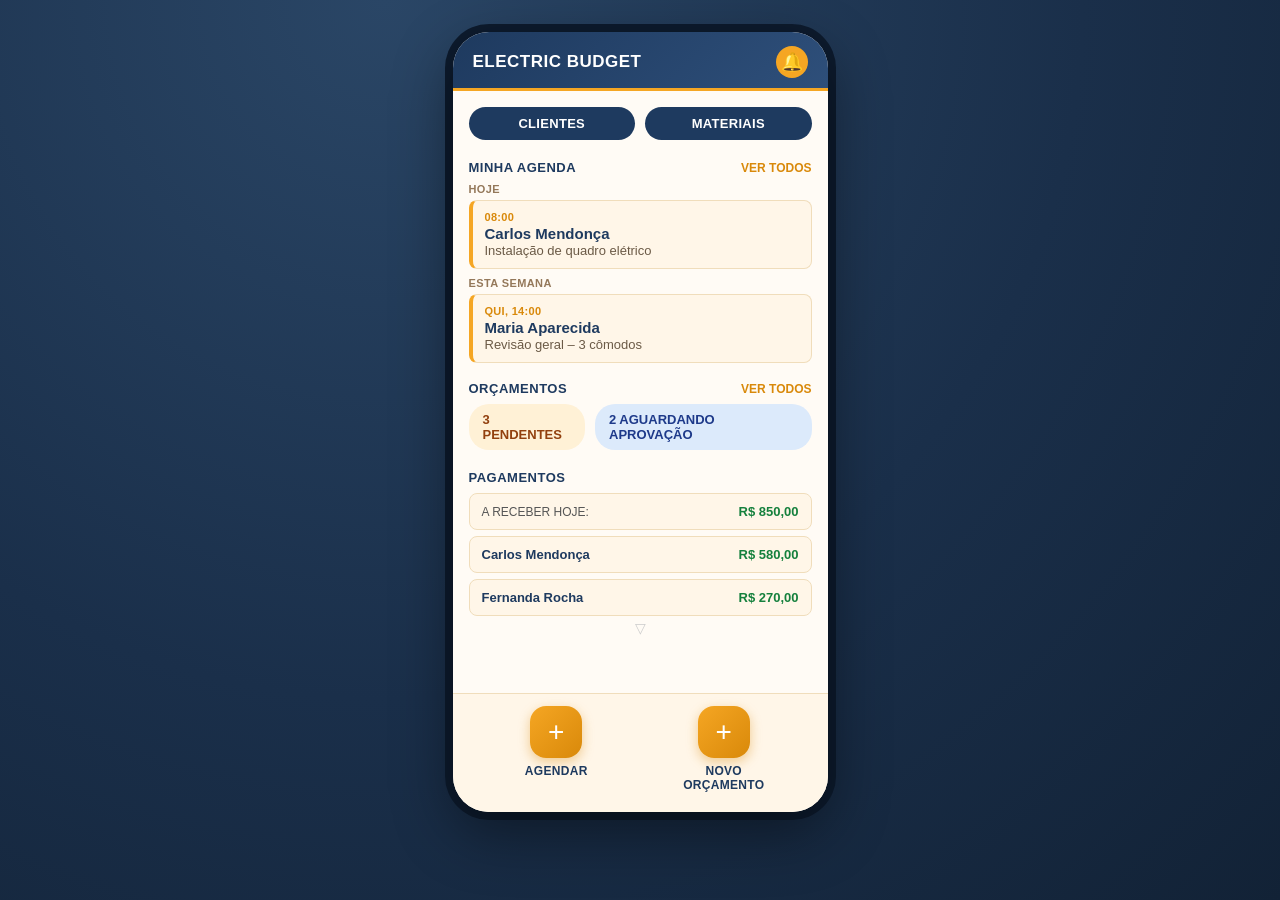
==== commit dc8d579e: "feat: alinhamento Figma + novas telas e features - Pagamentos HOME: cards cinzas com scroll - Orçame" ====
--- a/index.html
+++ b/index.html
@@ -11,587 +11,794 @@
 
 <!-- ===== HOME ===== -->
 <div class="screen active" id="screen-home">
-  <div class="topbar">
-    <div class="topbar-row">
-      <span class="topbar-title">Electric Budget</span>
-      <span class="bell-icon">🔔</span>
-    </div>
-  </div>
-  <div class="scroll-body">
-    <div class="quick-btns">
-      <div class="quick-btn" onclick="goTo('screen-clientes')">CLIENTES</div>
-      <div class="quick-btn" onclick="goTo('screen-materiais')">MATERIAIS</div>
-    </div>
-
-    <div class="section-header">
-      <span class="section-label">Minha Agenda</span>
-      <span class="section-link" onclick="goTo('screen-agenda')">VER TODOS</span>
-    </div>
-    <div class="sub-label">HOJE</div>
-    <div class="agenda-card">
-      <div class="horario">08:00</div>
-      <div class="cliente-name">Carlos Mendonça</div>
-      <div class="descricao">Instalação de quadro elétrico</div>
-    </div>
-    <div class="sub-label">ESTA SEMANA</div>
-    <div class="agenda-card">
-      <div class="horario">Qui, 14:00</div>
-      <div class="cliente-name">Maria Aparecida</div>
-      <div class="descricao">Revisão geral – 3 cômodos</div>
-    </div>
-
-    <div class="section-header">
-      <span class="section-label">Orçamentos</span>
-      <span class="section-link">VER TODOS</span>
-    </div>
-    <div class="orc-row">
-      <div class="orc-chip pendente" onclick="goTo('screen-orcamento')">3 PENDENTES</div>
-      <div class="orc-chip aguardando" onclick="goTo('screen-orcamento')">2 AGUARDANDO APROVAÇÃO</div>
-    </div>
-
-    <div class="section-header" style="margin-top:20px;">
-      <span class="section-label">Pagamentos</span>
-    </div>
-    <div class="pay-home-box">
-      <div class="pay-today-row">
-        <span>A RECEBER HOJE:</span>
-        <span class="valor">R$ 850,00</span>
-      </div>
-      <div class="pay-row" onclick="goTo('screen-pagamentos')">
-        <span class="pnome">Carlos Mendonça</span>
-        <span class="pvalor">R$ 580,00</span>
-      </div>
-      <div class="pay-row" onclick="goTo('screen-pagamentos')">
-        <span class="pnome">Fernanda Rocha</span>
-        <span class="pvalor">R$ 270,00</span>
-      </div>
-    </div>
-    <div class="scroll-indicator">▽</div>
-    <div style="height:16px;"></div>
-  </div>
-  <div class="bottom-bar">
-    <div class="bottom-action" onclick="goTo('screen-agenda')">
-      <div class="fab">+</div>
-      <div class="fab-label">Agendar</div>
-    </div>
-    <div class="bottom-action" onclick="goTo('screen-orcamento')">
-      <div class="fab">+</div>
-      <div class="fab-label">Novo<br>Orçamento</div>
-    </div>
-  </div>
-</div>
-
+<div class="topbar">
+<div class="topbar-row">
+<span class="topbar-title" onclick="goTo('screen-perfil-eletricista')" style="cursor:pointer;">Electric Budget</span>
+<span class="bell-icon" onclick="goTo('screen-notificacoes')">🔔</span>
+</div>
+</div>
+<div class="scroll-body">
+<div class="quick-btns">
+<div class="quick-btn" onclick="goTo('screen-clientes')">CLIENTES</div>
+<div class="quick-btn" onclick="goTo('screen-materiais')">MATERIAIS</div>
+</div>
+<div class="section-header">
+<span class="section-label">Minha Agenda</span>
+<span class="section-link" onclick="goTo('screen-agenda')">VER TODOS</span>
+</div>
+<div class="sub-label">HOJE</div>
+<div class="agenda-card">
+<div class="horario">08:00</div>
+<div class="cliente-name">Carlos Mendonça</div>
+<div class="descricao">Instalação de quadro elétrico</div>
+</div>
+<div class="sub-label">ESTA SEMANA</div>
+<div class="agenda-card">
+<div class="horario">Qui, 14:00</div>
+<div class="cliente-name">Maria Aparecida</div>
+<div class="descricao">Revisão geral – 3 cômodos</div>
+</div>
+<div class="section-header">
+<span class="section-label">Orçamentos</span>
+<span class="section-link" onclick="goTo('screen-relatorio')">VER TODOS</span>
+</div>
+<div class="orc-row">
+<div class="orc-chip pendente" onclick="goTo('screen-orcamento')">3 PENDENTES</div>
+<div class="orc-chip aguardando" onclick="goTo('screen-orcamento')">2 AGUARDANDO APROVAÇÃO</div>
+</div>
+<div class="section-header" style="margin-top:20px;">
+<span class="section-label">Pagamentos</span>
+</div>
+<div class="pay-home-scroll">
+<div class="pay-home-card today">
+<span class="pnome">A RECEBER HOJE:</span>
+<span class="pvalor">R$ 850,00</span>
+</div>
+<div class="pay-home-card" onclick="goTo('screen-pagamentos')">
+<span class="pnome">Carlos Mendonça</span>
+<span class="pvalor">R$ 580,00</span>
+</div>
+<div class="pay-home-card" onclick="goTo('screen-pagamentos')">
+<span class="pnome">Fernanda Rocha</span>
+<span class="pvalor">R$ 270,00</span>
+</div>
+</div>
+<div class="scroll-indicator">▽</div>
+<div style="height:16px;"></div>
+</div>
+<div class="bottom-bar">
+<div class="bottom-action" onclick="goTo('screen-agenda')">
+<div class="fab">+</div>
+<div class="fab-label">Agendar</div>
+</div>
+<div class="bottom-action" onclick="goTo('screen-orcamento')">
+<div class="fab">+</div>
+<div class="fab-label">Novo<br/>Orçamento</div>
+</div>
+</div>
+</div>
 <!-- ===== PAGAMENTOS ===== -->
 <div class="screen" id="screen-pagamentos">
-  <div class="topbar">
-    <div class="topbar-row">
-      <button class="back-btn" onclick="goTo('screen-home')">←</button>
-      <span class="topbar-title">Pagamentos</span>
-      <span style="width:28px;"></span>
-    </div>
-  </div>
-  <div class="scroll-body">
-    <div class="section-label" style="margin-bottom:10px;">PAGAMENTOS</div>
-    <div class="pay-summary-row">
-      <div class="pay-summary-card">
-        <div class="ps-label">ESTA SEMANA</div>
-        <div class="ps-val">R$ 2.140,00</div>
-      </div>
-      <div class="pay-summary-card">
-        <div class="ps-label">ESTE MÊS</div>
-        <div class="ps-val">R$ 8.650,00</div>
-      </div>
-    </div>
-    <div class="filter-row">
-      <div class="filter-chip active" onclick="toggleFilter(this)">TODOS</div>
-      <div class="filter-chip" onclick="toggleFilter(this)">PENDENTE</div>
-      <div class="filter-chip" onclick="toggleFilter(this)">ATRASADO</div>
-      <div class="filter-chip" onclick="toggleFilter(this)">PAGO</div>
-      <div class="filter-chip" onclick="toggleFilter(this)">ESTE MÊS</div>
-    </div>
-
-    <div class="pay-item-card">
-      <div class="pay-item-top">
-        <span class="pay-item-name">Carlos Mendonça</span>
-        <span class="status-badge pendente">PENDENTE</span>
-      </div>
-      <div class="pay-item-servico">Instalação de quadro elétrico</div>
-      <div class="pay-item-valor">R$ 580,00</div>
-      <button class="pay-action-btn cobrar">COBRAR AGORA</button>
-    </div>
-
-    <div class="pay-item-card">
-      <div class="pay-item-top">
-        <span class="pay-item-name">Roberto Alves</span>
-        <span class="status-badge atrasado">ATRASADO</span>
-      </div>
-      <div class="pay-item-servico">Rede elétrica – galpão</div>
-      <div class="pay-item-valor">R$ 1.320,00</div>
-      <button class="pay-action-btn aviso">ENVIAR AVISO</button>
-    </div>
-
-    <div class="pay-item-card">
-      <div class="pay-item-top">
-        <span class="pay-item-name">Maria Aparecida</span>
-        <span class="status-badge pago">PAGO</span>
-      </div>
-      <div class="pay-item-servico">Revisão geral – 3 cômodos</div>
-      <div class="pay-item-valor">R$ 270,00</div>
-      <button class="pay-action-btn">VER RECIBO</button>
-    </div>
-
-    <div class="pay-item-card">
-      <div class="pay-item-top">
-        <span class="pay-item-name">Fernanda Rocha</span>
-        <span class="status-badge aprovado">APROVADO</span>
-      </div>
-      <div class="pay-item-servico">Instalação de tomadas – escritório</div>
-      <div class="pay-item-valor">R$ 390,00</div>
-      <button class="pay-action-btn cobrar">COBRAR AGORA</button>
-    </div>
-
-    <div class="scroll-indicator">▽</div>
-    <div style="height:16px;"></div>
-  </div>
-  <div class="bottom-bar" style="justify-content:flex-end;">
-    <div class="bottom-action">
-      <div class="fab">+</div>
-      <div class="fab-label">Registrar<br>Pagamento</div>
-    </div>
-  </div>
-</div>
-
+<div class="topbar">
+<div class="topbar-row">
+<button class="back-btn" onclick="goTo('screen-home')">←</button>
+<span class="topbar-title">Pagamentos</span>
+<span style="width:28px;"></span>
+</div>
+</div>
+<div class="scroll-body">
+<div class="section-label" style="margin-bottom:10px;">PAGAMENTOS</div>
+<div class="pay-summary-row">
+<div class="pay-summary-card">
+<div class="ps-label">ESTA SEMANA</div>
+<div class="ps-val">R$ 2.140,00</div>
+</div>
+<div class="pay-summary-card">
+<div class="ps-label">ESTE MÊS</div>
+<div class="ps-val">R$ 8.650,00</div>
+</div>
+</div>
+<div class="filter-row">
+<div class="filter-chip active" onclick="toggleFilter(this)">TODOS</div>
+<div class="filter-chip" onclick="toggleFilter(this)">PENDENTE</div>
+<div class="filter-chip" onclick="toggleFilter(this)">ATRASADO</div>
+<div class="filter-chip" onclick="toggleFilter(this)">PAGO</div>
+<div class="filter-chip" onclick="toggleFilter(this)">ESTE MÊS</div>
+</div>
+<div class="pay-item-card">
+<div class="pay-item-top">
+<span class="pay-item-name">Carlos Mendonça</span>
+<span class="status-badge pendente">PENDENTE</span>
+</div>
+<div class="pay-item-servico">Instalação de quadro elétrico</div>
+<div class="pay-item-valor">R$ 580,00</div>
+<button class="pay-action-btn cobrar">COBRAR AGORA</button>
+</div>
+<div class="pay-item-card">
+<div class="pay-item-top">
+<span class="pay-item-name">Roberto Alves</span>
+<span class="status-badge atrasado">ATRASADO</span>
+</div>
+<div class="pay-item-servico">Rede elétrica – galpão</div>
+<div class="pay-item-valor">R$ 1.320,00</div>
+<button class="pay-action-btn aviso">ENVIAR AVISO</button>
+</div>
+<div class="pay-item-card">
+<div class="pay-item-top">
+<span class="pay-item-name">Maria Aparecida</span>
+<span class="status-badge pago">PAGO</span>
+</div>
+<div class="pay-item-servico">Revisão geral – 3 cômodos</div>
+<div class="pay-item-valor">R$ 270,00</div>
+<button class="pay-action-btn">VER RECIBO</button>
+</div>
+<div class="pay-item-card">
+<div class="pay-item-top">
+<span class="pay-item-name">Fernanda Rocha</span>
+<span class="status-badge aprovado">APROVADO</span>
+</div>
+<div class="pay-item-servico">Instalação de tomadas – escritório</div>
+<div class="pay-item-valor">R$ 390,00</div>
+<button class="pay-action-btn cobrar">COBRAR AGORA</button>
+</div>
+<div class="scroll-indicator">▽</div>
+<div style="height:16px;"></div>
+</div>
+<div class="bottom-bar" style="justify-content:flex-end;">
+<div class="bottom-action">
+<div class="fab">+</div>
+<div class="fab-label">Registrar<br/>Pagamento</div>
+</div>
+</div>
+</div>
 <!-- ===== LISTA CLIENTES ===== -->
 <div class="screen" id="screen-clientes">
-  <div class="topbar">
-    <div class="topbar-row">
-      <button class="back-btn" onclick="goTo('screen-home')">←</button>
-      <span class="topbar-title">Lista Clientes</span>
-      <span style="width:28px;"></span>
-    </div>
-  </div>
-  <div class="scroll-body">
-    <div class="sub-label">CLIENTES</div>
-    <div class="search-box">
-      <span class="search-icon">🔍</span>
-      <input type="text" placeholder="Buscar cliente..." />
-    </div>
-    <div class="clientes-count">8 CLIENTES CADASTRADOS</div>
-
-    <div class="cliente-row" onclick="goTo('screen-perfil-cliente')">
-      <div class="avatar">CM</div>
-      <div class="cliente-info"><div class="cnome">Carlos Mendonça</div><div class="ccel">(55) 9 9812-3344</div></div>
-    </div>
-    <div class="cliente-row" onclick="goTo('screen-perfil-cliente')">
-      <div class="avatar">MA</div>
-      <div class="cliente-info"><div class="cnome">Maria Aparecida</div><div class="ccel">(55) 9 9701-5588</div></div>
-    </div>
-    <div class="cliente-row" onclick="goTo('screen-perfil-cliente')">
-      <div class="avatar">RA</div>
-      <div class="cliente-info"><div class="cnome">Roberto Alves</div><div class="ccel">(55) 9 9633-7721</div></div>
-    </div>
-    <div class="cliente-row" onclick="goTo('screen-perfil-cliente')">
-      <div class="avatar">FR</div>
-      <div class="cliente-info"><div class="cnome">Fernanda Rocha</div><div class="ccel">(55) 9 9455-0091</div></div>
-    </div>
-    <div class="cliente-row" onclick="goTo('screen-perfil-cliente')">
-      <div class="avatar">JP</div>
-      <div class="cliente-info"><div class="cnome">João Paulo Souza</div><div class="ccel">(55) 9 9388-2267</div></div>
-    </div>
-    <div class="cliente-row" onclick="goTo('screen-perfil-cliente')">
-      <div class="avatar">AL</div>
-      <div class="cliente-info"><div class="cnome">Ana Lima</div><div class="ccel">(55) 9 9214-6630</div></div>
-    </div>
-    <div class="cliente-row" onclick="goTo('screen-perfil-cliente')">
-      <div class="avatar">PC</div>
-      <div class="cliente-info"><div class="cnome">Pedro Costa</div><div class="ccel">(55) 9 9960-1145</div></div>
-    </div>
-    <div class="cliente-row" onclick="goTo('screen-perfil-cliente')">
-      <div class="avatar">LM</div>
-      <div class="cliente-info"><div class="cnome">Luciana Martins</div><div class="ccel">(55) 9 9871-4409</div></div>
-    </div>
-    <div class="scroll-indicator">▽</div>
-    <div style="height:16px;"></div>
-  </div>
-  <div class="bottom-bar" style="justify-content:flex-end;">
-    <div class="bottom-action" onclick="goTo('screen-novo-cliente')">
-      <div class="fab">+</div>
-      <div class="fab-label">Adicionar<br>Cliente</div>
-    </div>
-  </div>
-</div>
-
+<div class="topbar">
+<div class="topbar-row">
+<button class="back-btn" onclick="goTo('screen-home')">←</button>
+<span class="topbar-title">Lista Clientes</span>
+<span style="width:28px;"></span>
+</div>
+</div>
+<div class="scroll-body">
+<div class="sub-label">CLIENTES</div>
+<div class="search-box">
+<span class="search-icon">🔍</span>
+<input placeholder="Buscar cliente..." type="text"/>
+</div>
+<div class="clientes-count">8 CLIENTES CADASTRADOS</div>
+<div class="cliente-row" onclick="goTo('screen-perfil-cliente')">
+<div class="avatar">CM</div>
+<div class="cliente-info"><div class="cnome">Carlos Mendonça</div><div class="ccel">(55) 9 9812-3344</div></div>
+</div>
+<div class="cliente-row" onclick="goTo('screen-perfil-cliente')">
+<div class="avatar">MA</div>
+<div class="cliente-info"><div class="cnome">Maria Aparecida</div><div class="ccel">(55) 9 9701-5588</div></div>
+</div>
+<div class="cliente-row" onclick="goTo('screen-perfil-cliente')">
+<div class="avatar">RA</div>
+<div class="cliente-info"><div class="cnome">Roberto Alves</div><div class="ccel">(55) 9 9633-7721</div></div>
+</div>
+<div class="cliente-row" onclick="goTo('screen-perfil-cliente')">
+<div class="avatar">FR</div>
+<div class="cliente-info"><div class="cnome">Fernanda Rocha</div><div class="ccel">(55) 9 9455-0091</div></div>
+</div>
+<div class="cliente-row" onclick="goTo('screen-perfil-cliente')">
+<div class="avatar">JP</div>
+<div class="cliente-info"><div class="cnome">João Paulo Souza</div><div class="ccel">(55) 9 9388-2267</div></div>
+</div>
+<div class="cliente-row" onclick="goTo('screen-perfil-cliente')">
+<div class="avatar">AL</div>
+<div class="cliente-info"><div class="cnome">Ana Lima</div><div class="ccel">(55) 9 9214-6630</div></div>
+</div>
+<div class="cliente-row" onclick="goTo('screen-perfil-cliente')">
+<div class="avatar">PC</div>
+<div class="cliente-info"><div class="cnome">Pedro Costa</div><div class="ccel">(55) 9 9960-1145</div></div>
+</div>
+<div class="cliente-row" onclick="goTo('screen-perfil-cliente')">
+<div class="avatar">LM</div>
+<div class="cliente-info"><div class="cnome">Luciana Martins</div><div class="ccel">(55) 9 9871-4409</div></div>
+</div>
+<div class="scroll-indicator">▽</div>
+<div style="height:16px;"></div>
+</div>
+<div class="bottom-bar" style="justify-content:flex-end;">
+<div class="bottom-action" onclick="goTo('screen-novo-cliente')">
+<div class="fab">+</div>
+<div class="fab-label">Adicionar<br/>Cliente</div>
+</div>
+</div>
+</div>
 <!-- ===== LISTA MATERIAIS ===== -->
 <div class="screen" id="screen-materiais">
-  <div class="topbar">
-    <div class="topbar-row">
-      <button class="back-btn" onclick="goTo('screen-home')">←</button>
-      <span class="topbar-title">Lista Materiais</span>
-      <span style="width:28px;"></span>
-    </div>
-  </div>
-  <div class="scroll-body">
-    <div class="sub-label">MATERIAIS</div>
-    <div class="search-box">
-      <span class="search-icon">🔍</span>
-      <input type="text" placeholder="Buscar material..." />
-    </div>
-    <div class="filter-row">
-      <div class="filter-chip active" onclick="toggleFilter(this)">TODOS</div>
-      <div class="filter-chip" onclick="toggleFilter(this)">FIOS</div>
-      <div class="filter-chip" onclick="toggleFilter(this)">DISJUNTORES</div>
-      <div class="filter-chip" onclick="toggleFilter(this)">TOMADAS</div>
-      <div class="filter-chip" onclick="toggleFilter(this)">ILUMINAÇÃO</div>
-    </div>
-    <div class="slider-row">
-      <span class="slider-arrow">◁</span>
-      <input type="range" min="0" max="100" value="35" />
-      <span class="slider-arrow">▷</span>
-    </div>
-
-    <div class="mat-row">
-      <div><div class="mat-nome">Fio 2,5mm² Flexível</div><div class="mat-unit">POR METRO</div></div>
-      <div class="mat-price">R$ 4,90</div>
-    </div>
-    <div class="mat-row">
-      <div><div class="mat-nome">Fio 4mm² Flexível</div><div class="mat-unit">POR METRO</div></div>
-      <div class="mat-price">R$ 7,20</div>
-    </div>
-    <div class="mat-row">
-      <div><div class="mat-nome">Disjuntor 20A Bipolar</div><div class="mat-unit">POR UNIDADE</div></div>
-      <div class="mat-price">R$ 38,50</div>
-    </div>
-    <div class="mat-row">
-      <div><div class="mat-nome">Tomada 2P+T 10A</div><div class="mat-unit">POR UNIDADE</div></div>
-      <div class="mat-price">R$ 12,80</div>
-    </div>
-    <div class="mat-row">
-      <div><div class="mat-nome">Interruptor Simples</div><div class="mat-unit">POR UNIDADE</div></div>
-      <div class="mat-price">R$ 9,40</div>
-    </div>
-    <div class="mat-row">
-      <div><div class="mat-nome">Eletroduto 3/4" Flexível</div><div class="mat-unit">POR METRO</div></div>
-      <div class="mat-price">R$ 3,15</div>
-    </div>
-    <div class="mat-row">
-      <div><div class="mat-nome">Caixa de Passagem 4x4</div><div class="mat-unit">POR UNIDADE</div></div>
-      <div class="mat-price">R$ 5,60</div>
-    </div>
-    <div class="scroll-indicator">▽</div>
-    <div style="height:16px;"></div>
-  </div>
-  <div class="bottom-bar" style="justify-content:flex-end;">
-    <div class="bottom-action">
-      <div class="fab">+</div>
-      <div class="fab-label">Adicionar<br>Material</div>
-    </div>
-  </div>
-</div>
-
+<div class="topbar">
+<div class="topbar-row">
+<button class="back-btn" onclick="goTo('screen-home')">←</button>
+<span class="topbar-title">Lista Materiais</span>
+<span style="width:28px;"></span>
+</div>
+</div>
+<div class="scroll-body">
+<div class="sub-label">MATERIAIS</div>
+<div class="search-box">
+<span class="search-icon">🔍</span>
+<input placeholder="Buscar material..." type="text"/>
+</div>
+<div class="filter-row">
+<div class="filter-chip active" onclick="toggleFilter(this)">TODOS</div>
+<div class="filter-chip" onclick="toggleFilter(this)">FIOS</div>
+<div class="filter-chip" onclick="toggleFilter(this)">DISJUNTORES</div>
+<div class="filter-chip" onclick="toggleFilter(this)">TOMADAS</div>
+<div class="filter-chip" onclick="toggleFilter(this)">ILUMINAÇÃO</div>
+</div>
+<div class="slider-row">
+<span class="slider-arrow">◁</span>
+<input max="100" min="0" type="range" value="35"/>
+<span class="slider-arrow">▷</span>
+</div>
+<div class="mat-row">
+<div><div class="mat-nome">Fio 2,5mm² Flexível</div><div class="mat-unit">POR METRO</div></div>
+<div class="mat-price">R$ 4,90</div>
+</div>
+<div class="mat-row">
+<div><div class="mat-nome">Fio 4mm² Flexível</div><div class="mat-unit">POR METRO</div></div>
+<div class="mat-price">R$ 7,20</div>
+</div>
+<div class="mat-row">
+<div><div class="mat-nome">Disjuntor 20A Bipolar</div><div class="mat-unit">POR UNIDADE</div></div>
+<div class="mat-price">R$ 38,50</div>
+</div>
+<div class="mat-row">
+<div><div class="mat-nome">Tomada 2P+T 10A</div><div class="mat-unit">POR UNIDADE</div></div>
+<div class="mat-price">R$ 12,80</div>
+</div>
+<div class="mat-row">
+<div><div class="mat-nome">Interruptor Simples</div><div class="mat-unit">POR UNIDADE</div></div>
+<div class="mat-price">R$ 9,40</div>
+</div>
+<div class="mat-row">
+<div><div class="mat-nome">Eletroduto 3/4" Flexível</div><div class="mat-unit">POR METRO</div></div>
+<div class="mat-price">R$ 3,15</div>
+</div>
+<div class="mat-row">
+<div><div class="mat-nome">Caixa de Passagem 4x4</div><div class="mat-unit">POR UNIDADE</div></div>
+<div class="mat-price">R$ 5,60</div>
+</div>
+<div class="scroll-indicator">▽</div>
+<div style="height:16px;"></div>
+</div>
+<div class="bottom-bar" style="justify-content:flex-end;">
+<div class="bottom-action">
+<div class="fab">+</div>
+<div class="fab-label">Adicionar<br/>Material</div>
+</div>
+</div>
+</div>
 <!-- ===== NOVO ORÇAMENTO ===== -->
 <div class="screen" id="screen-orcamento">
-  <div class="topbar">
-    <div class="topbar-row">
-      <button class="back-btn" onclick="goTo('screen-home')">←</button>
-      <span class="topbar-title">Novo Orçamento</span>
-      <span style="width:28px;"></span>
-    </div>
-  </div>
-  <div class="scroll-body">
-    <div class="field-label">NOME DO CLIENTE</div>
-    <div class="select-wrap">
-      <select class="field-select">
-        <option value="" disabled selected>Selecionar cliente...</option>
-        <option>Carlos Mendonça</option>
-        <option>Maria Aparecida</option>
-        <option>Roberto Alves</option>
-        <option>Fernanda Rocha</option>
-      </select>
-    </div>
-    <button class="cadastro-rapido-btn" onclick="goTo('screen-novo-cliente')">
+<div class="topbar">
+<div class="topbar-row">
+<button class="back-btn" onclick="goTo('screen-home')">←</button>
+<span class="topbar-title">Novo Orçamento</span>
+<span style="width:28px;"></span>
+</div>
+</div>
+<div class="scroll-body">
+<div class="field-label">NOME DO CLIENTE</div>
+<div class="select-wrap">
+<select class="field-select">
+<option disabled="" selected="" value="">Selecionar cliente...</option>
+<option>Carlos Mendonça</option>
+<option>Maria Aparecida</option>
+<option>Roberto Alves</option>
+<option>Fernanda Rocha</option>
+</select>
+</div>
+<button class="cadastro-rapido-btn" onclick="goTo('screen-novo-cliente')">
       CADASTRO RÁPIDO <span>+</span>
-    </button>
-
-    <div class="form-section">
-      <div style="display:flex;justify-content:space-between;align-items:center;margin-bottom:8px;">
-        <span class="form-section-label">MATERIAIS</span>
-        <span class="adicionar-link" onclick="goTo('screen-materiais')">ADICIONAR +</span>
-      </div>
-      <div class="orc-table-header">
-        <span>ITEM</span><span style="text-align:center;">QTD</span><span style="text-align:right;">TOTAL</span><span></span>
-      </div>
-      <div class="orc-item-row">
-        <div><div class="orc-item-nome">Fio 2,5mm² Flexível</div><div class="orc-item-preco">R$ 4,90 / metro</div></div>
-        <div class="orc-item-qty">80</div>
-        <div class="orc-item-total">R$ 392,00</div>
-        <div class="orc-item-x">✕</div>
-      </div>
-      <div class="orc-item-row">
-        <div><div class="orc-item-nome">Tomada 2P+T 10A</div><div class="orc-item-preco">R$ 12,80 / un.</div></div>
-        <div class="orc-item-qty">6</div>
-        <div class="orc-item-total">R$ 76,80</div>
-        <div class="orc-item-x">✕</div>
-      </div>
-      <div class="orc-item-row">
-        <div><div class="orc-item-nome">Disjuntor 20A Bipolar</div><div class="orc-item-preco">R$ 38,50 / un.</div></div>
-        <div class="orc-item-qty">2</div>
-        <div class="orc-item-total">R$ 77,00</div>
-        <div class="orc-item-x">✕</div>
-      </div>
-      <div class="orc-item-row">
-        <div><div class="orc-item-nome">Eletroduto 3/4" Flexível</div><div class="orc-item-preco">R$ 3,15 / metro</div></div>
-        <div class="orc-item-qty">30</div>
-        <div class="orc-item-total">R$ 94,50</div>
-        <div class="orc-item-x">✕</div>
-      </div>
-      <div class="scroll-indicator">▽</div>
-    </div>
-
-    <div class="form-section">
-      <div style="display:flex;justify-content:space-between;align-items:center;margin-bottom:8px;">
-        <span class="form-section-label">MÃO DE OBRA</span>
-        <span class="adicionar-link">ADICIONAR +</span>
-      </div>
-      <div class="orc-item-row" style="grid-template-columns:1fr 90px 20px;">
-        <div class="orc-item-nome">Instalação de quadro</div>
-        <div class="orc-item-total">R$ 250,00</div>
-        <div class="orc-item-x">✕</div>
-      </div>
-      <div class="orc-item-row" style="grid-template-columns:1fr 90px 20px;">
-        <div class="orc-item-nome">Passagem de fiação</div>
-        <div class="orc-item-total">R$ 180,00</div>
-        <div class="orc-item-x">✕</div>
-      </div>
-      <div class="orc-item-row" style="grid-template-columns:1fr 90px 20px;">
-        <div class="orc-item-nome">Finalização e testes</div>
-        <div class="orc-item-total">R$ 120,00</div>
-        <div class="orc-item-x">✕</div>
-      </div>
-      <div class="scroll-indicator">▽</div>
-    </div>
-
-    <div class="orc-totals-box">
-      <div class="orc-total-row"><span>MATERIAIS</span><span>R$ 640,30</span></div>
-      <div class="orc-total-row"><span>MÃO DE OBRA</span><span>R$ 550,00</span></div>
-      <div class="orc-total-row total-main"><span>TOTAL</span><span>R$ 1.190,30</span></div>
-    </div>
-    <div style="height:16px;"></div>
-  </div>
-  <div class="dual-btns">
-    <button class="dual-btn">RASCUNHO</button>
-    <button class="dual-btn primary">SALVAR PDF</button>
-  </div>
-</div>
-
+</button>
+<div class="form-section">
+<div style="display:flex;justify-content:space-between;align-items:center;margin-bottom:8px;">
+<span class="form-section-label">MATERIAIS</span>
+<span class="adicionar-link" onclick="goTo('screen-materiais')">ADICIONAR +</span>
+</div>
+<div class="orc-table-header">
+<span>ITEM</span><span style="text-align:center;">QTD</span><span style="text-align:right;">TOTAL</span><span></span>
+</div>
+<div class="orc-items-scroll">
+<div class="orc-item-row">
+<div><div class="orc-item-nome">Fio 2,5mm² Flexível</div><div class="orc-item-preco">R$ 4,90 / metro</div></div>
+<div class="orc-item-qty">80</div>
+<div class="orc-item-total">R$ 392,00</div>
+<div class="orc-item-x">✕</div>
+</div>
+<div class="orc-item-row">
+<div><div class="orc-item-nome">Tomada 2P+T 10A</div><div class="orc-item-preco">R$ 12,80 / un.</div></div>
+<div class="orc-item-qty">6</div>
+<div class="orc-item-total">R$ 76,80</div>
+<div class="orc-item-x">✕</div>
+</div>
+<div class="orc-item-row">
+<div><div class="orc-item-nome">Disjuntor 20A Bipolar</div><div class="orc-item-preco">R$ 38,50 / un.</div></div>
+<div class="orc-item-qty">2</div>
+<div class="orc-item-total">R$ 77,00</div>
+<div class="orc-item-x">✕</div>
+</div>
+<div class="orc-item-row">
+<div><div class="orc-item-nome">Eletroduto 3/4" Flexível</div><div class="orc-item-preco">R$ 3,15 / metro</div></div>
+<div class="orc-item-qty">30</div>
+<div class="orc-item-total">R$ 94,50</div>
+<div class="orc-item-x">✕</div>
+</div>
+</div>
+</div>
+<div class="form-section">
+<div style="display:flex;justify-content:space-between;align-items:center;margin-bottom:8px;">
+<span class="form-section-label">MÃO DE OBRA</span>
+<span class="adicionar-link">ADICIONAR +</span>
+</div>
+<div class="orc-items-scroll">
+<div class="orc-item-row" style="grid-template-columns:1fr 90px 20px;">
+<div class="orc-item-nome">Instalação de quadro</div>
+<div class="orc-item-total">R$ 250,00</div>
+<div class="orc-item-x">✕</div>
+</div>
+<div class="orc-item-row" style="grid-template-columns:1fr 90px 20px;">
+<div class="orc-item-nome">Passagem de fiação</div>
+<div class="orc-item-total">R$ 180,00</div>
+<div class="orc-item-x">✕</div>
+</div>
+<div class="orc-item-row" style="grid-template-columns:1fr 90px 20px;">
+<div class="orc-item-nome">Finalização e testes</div>
+<div class="orc-item-total">R$ 120,00</div>
+<div class="orc-item-x">✕</div>
+</div>
+</div>
+</div>
+<div class="orc-totals-box">
+<div class="orc-total-row"><span>MATERIAIS</span><span>R$ 640,30</span></div>
+<div class="orc-total-row"><span>MÃO DE OBRA</span><span>R$ 550,00</span></div>
+<div class="orc-total-row total-main"><span>TOTAL</span><span>R$ 1.190,30</span></div>
+</div>
+<div style="height:16px;"></div>
+</div>
+<div class="dual-btns">
+<button class="dual-btn">RASCUNHO</button>
+<button class="dual-btn primary">SALVAR PDF</button>
+</div>
+</div>
 <!-- ===== AGENDA ===== -->
 <div class="screen" id="screen-agenda">
-  <div class="topbar">
-    <div class="topbar-row">
-      <button class="back-btn" onclick="goTo('screen-home')">←</button>
-      <span class="topbar-title">Agenda</span>
-      <span style="width:28px;"></span>
-    </div>
-  </div>
-  <div class="scroll-body">
-    <div class="section-label" style="margin-bottom:12px;">MINHA AGENDA</div>
-    <div class="agenda-cal-box">
-      <div class="agenda-cal-month">JUNHO 2026</div>
-      <div class="agenda-cal-hint">📅 Calendário interativo</div>
-    </div>
-
-    <div class="agenda-day-label">HOJE – 26 DE JUNHO</div>
-    <div class="agenda-event-row">
-      <div class="agenda-event-hora">08:00</div>
-      <div class="agenda-event-bar"></div>
-      <div class="agenda-event-info">
-        <div class="ev-desc">Instalação de quadro elétrico</div>
-        <div class="ev-cli">Carlos Mendonça</div>
-      </div>
-    </div>
-    <div class="agenda-event-row">
-      <div class="agenda-event-hora">14:00</div>
-      <div class="agenda-event-bar urgente"></div>
-      <div class="agenda-event-info">
-        <div class="ev-desc">Vistoria pós-reforma</div>
-        <div class="ev-cli">Roberto Alves</div>
-      </div>
-    </div>
-
-    <div class="agenda-day-label">AMANHÃ – 27 DE JUNHO</div>
-    <div class="agenda-event-row">
-      <div class="agenda-event-hora">09:30</div>
-      <div class="agenda-event-bar"></div>
-      <div class="agenda-event-info">
-        <div class="ev-desc">Revisão geral – 3 cômodos</div>
-        <div class="ev-cli">Maria Aparecida</div>
-      </div>
-    </div>
-    <div class="agenda-event-row">
-      <div class="agenda-event-hora">16:00</div>
-      <div class="agenda-event-bar"></div>
-      <div class="agenda-event-info">
-        <div class="ev-desc">Instalação de tomadas</div>
-        <div class="ev-cli">Fernanda Rocha</div>
-      </div>
-    </div>
-
-    <div style="height:16px;"></div>
-  </div>
-  <div class="bottom-bar" style="justify-content:flex-end;">
-    <div class="bottom-action">
-      <div class="fab">+</div>
-      <div class="fab-label">Agendar</div>
-    </div>
-  </div>
-</div>
-
+<div class="topbar">
+<div class="topbar-row">
+<button class="back-btn" onclick="goTo('screen-home')">←</button>
+<span class="topbar-title">Agenda</span>
+<span style="width:28px;"></span>
+</div>
+</div>
+<div class="scroll-body">
+<div class="section-label" style="margin-bottom:12px;">MINHA AGENDA</div>
+<div class="agenda-cal-container" id="agenda-cal"></div>
+<div class="agenda-day-label">HOJE – 30 DE JUNHO</div>
+<div class="agenda-event-row">
+<div class="agenda-event-hora">08:00</div>
+<div class="agenda-event-bar"></div>
+<div class="agenda-event-info">
+<div class="ev-desc">Instalação de quadro elétrico</div>
+<div class="ev-cli">Carlos Mendonça</div>
+</div>
+</div>
+<div class="agenda-event-row">
+<div class="agenda-event-hora">14:00</div>
+<div class="agenda-event-bar urgente"></div>
+<div class="agenda-event-info">
+<div class="ev-desc">Vistoria pós-reforma</div>
+<div class="ev-cli">Roberto Alves</div>
+</div>
+</div>
+<div class="agenda-day-label">AMANHÃ – 01 DE JULHO</div>
+<div class="agenda-event-row">
+<div class="agenda-event-hora">09:30</div>
+<div class="agenda-event-bar"></div>
+<div class="agenda-event-info">
+<div class="ev-desc">Revisão geral – 3 cômodos</div>
+<div class="ev-cli">Maria Aparecida</div>
+</div>
+</div>
+<div class="agenda-event-row">
+<div class="agenda-event-hora">16:00</div>
+<div class="agenda-event-bar"></div>
+<div class="agenda-event-info">
+<div class="ev-desc">Instalação de tomadas</div>
+<div class="ev-cli">Fernanda Rocha</div>
+</div>
+</div>
+<div style="height:16px;"></div>
+</div>
+<div class="bottom-bar" style="justify-content:flex-end;">
+<div class="bottom-action">
+<div class="fab">+</div>
+<div class="fab-label">Agendar</div>
+</div>
+</div>
+</div>
 <!-- ===== NOVO CLIENTE ===== -->
 <div class="screen" id="screen-novo-cliente">
-  <div class="topbar">
-    <div class="topbar-row">
-      <button class="back-btn" onclick="history_back()">←</button>
-      <span class="topbar-title">Novo Cliente</span>
-      <span style="width:28px;"></span>
-    </div>
-  </div>
-  <div class="scroll-body">
-    <div class="form-section-label" style="margin-bottom:6px;">IDENTIFICAÇÃO</div>
-    <div style="border-top:1.5px solid #d0d0d0;margin-bottom:14px;"></div>
-    <div class="field-label">NOME COMPLETO</div>
-    <input type="text" class="field-input" placeholder="Ex: João da Silva" />
-    <div class="field-label">TELEFONE / WHATSAPP</div>
-    <input type="text" class="field-input" placeholder="(55) 9 9000-0000" />
-    <div class="form-section">
-      <div class="form-section-label" style="margin-bottom:10px;">ENDEREÇO</div>
-      <div class="field-label">RUA E NÚMERO</div>
-      <input type="text" class="field-input" placeholder="Ex: Rua das Acácias, 142" />
-      <div class="field-row2" style="margin-top:14px;">
-        <div>
-          <div class="field-label" style="margin-top:0;">BAIRRO</div>
-          <input type="text" class="field-input" placeholder="Centro" />
-        </div>
-        <div>
-          <div class="field-label" style="margin-top:0;">CIDADE</div>
-          <input type="text" class="field-input" placeholder="Ijuí" />
-        </div>
-      </div>
-    </div>
-    <div class="form-section">
-      <div class="form-section-label" style="margin-bottom:10px;">OBSERVAÇÕES</div>
-      <textarea class="field-textarea" placeholder="Anotações sobre o cliente..."></textarea>
-    </div>
-    <div style="height:16px;"></div>
-  </div>
-  <div style="padding:12px 16px 20px;border-top:1px solid #e0e0e0;background:#fff;flex-shrink:0;">
-    <button class="full-btn" onclick="goTo('screen-clientes')">SALVAR CLIENTE</button>
-  </div>
-</div>
-
+<div class="topbar">
+<div class="topbar-row">
+<button class="back-btn" onclick="history_back()">←</button>
+<span class="topbar-title">Novo Cliente</span>
+<span style="width:28px;"></span>
+</div>
+</div>
+<div class="scroll-body">
+<div class="form-section-label" style="margin-bottom:6px;">IDENTIFICAÇÃO</div>
+<div style="border-top:1.5px solid #d0d0d0;margin-bottom:14px;"></div>
+<div class="field-label">NOME COMPLETO</div>
+<input class="field-input" placeholder="Ex: João da Silva" type="text"/>
+<div class="field-label">TELEFONE / WHATSAPP</div>
+<input class="field-input" placeholder="(55) 9 9000-0000" type="text"/>
+<div class="form-section">
+<div class="form-section-label" style="margin-bottom:10px;">ENDEREÇO</div>
+<div class="field-label">RUA E NÚMERO</div>
+<input class="field-input" placeholder="Ex: Rua das Acácias, 142" type="text"/>
+<div class="field-row2" style="margin-top:14px;">
+<div>
+<div class="field-label" style="margin-top:0;">BAIRRO</div>
+<input class="field-input" placeholder="Centro" type="text"/>
+</div>
+<div>
+<div class="field-label" style="margin-top:0;">CIDADE</div>
+<input class="field-input" placeholder="Ijuí" type="text"/>
+</div>
+</div>
+</div>
+<div class="form-section">
+<div class="form-section-label" style="margin-bottom:10px;">OBSERVAÇÕES</div>
+<textarea class="field-textarea" placeholder="Anotações sobre o cliente..."></textarea>
+</div>
+<div style="height:16px;"></div>
+</div>
+<div style="padding:12px 16px 20px;border-top:1px solid #e0e0e0;background:#fff;flex-shrink:0;">
+<button class="full-btn" onclick="goTo('screen-clientes')">SALVAR CLIENTE</button>
+</div>
+</div>
 <!-- ===== PERFIL DO CLIENTE ===== -->
 <div class="screen" id="screen-perfil-cliente">
-  <div class="topbar">
-    <div class="topbar-row">
-      <button class="back-btn" onclick="goTo('screen-clientes')">←</button>
-      <span class="topbar-title">Perfil do Cliente</span>
-      <span style="width:28px;"></span>
-    </div>
-  </div>
-  <div class="scroll-body">
-    <div class="perfil-header-box">
-      <div class="perfil-edit-row">
-        <span class="perfil-edit-link" onclick="goTo('screen-novo-cliente')">EDITAR</span>
-      </div>
-      <div class="perfil-avatar-row">
-        <div class="perfil-avatar">CM</div>
-        <div>
-          <div class="perfil-nome">Carlos Mendonça</div>
-          <div class="perfil-cidade">Ijuí – RS</div>
-        </div>
-      </div>
-    </div>
-
-    <div class="perfil-info-box">
-      <div class="perfil-info-label">CELULAR/WHATSAPP</div>
-      <div class="perfil-info-val">(55) 9 9812-3344</div>
-      <div class="perfil-info-label">ENDEREÇO</div>
-      <div class="perfil-info-val">Rua Sete de Setembro, 278 – Centro</div>
-      <div class="perfil-info-label">OBSERVAÇÕES</div>
-      <div class="perfil-info-val">Prefere contato por WhatsApp. Portão azul.</div>
-    </div>
-
-    <div class="form-section-label" style="margin-bottom:10px;">FINANCEIRO</div>
-    <div class="fin-row">
-      <div class="fin-card faturado">
-        <div class="fin-label">TOTAL FATURADO</div>
-        <div class="fin-val">R$ 3.740,00</div>
-      </div>
-      <div class="fin-card aberto">
-        <div class="fin-label">EM ABERTO</div>
-        <div class="fin-val">R$ 580,00</div>
-      </div>
-    </div>
-
-    <div style="display:flex;justify-content:space-between;align-items:center;margin-bottom:8px;">
-      <span class="form-section-label">ORÇAMENTOS</span>
-      <span class="section-link">VER TODOS</span>
-    </div>
-
-    <div class="orc-hist-row">
-      <div class="orc-hist-left">
-        <div class="orc-hist-nome">Instalação de quadro elétrico</div>
-        <div class="orc-hist-data">26/06/2026</div>
-      </div>
-      <div class="orc-hist-right">
-        <span class="orc-hist-val">R$ 1.190,00</span>
-        <span class="orc-hist-badge" style="background:#fff7ed;color:#92400e;border:1.5px solid #f59e0b;">PENDENTE</span>
-      </div>
-    </div>
-    <div class="orc-hist-row">
-      <div class="orc-hist-left">
-        <div class="orc-hist-nome">Troca de fiação – sala</div>
-        <div class="orc-hist-data">10/05/2026</div>
-      </div>
-      <div class="orc-hist-right">
-        <span class="orc-hist-val">R$ 850,00</span>
-        <span class="orc-hist-badge" style="background:#f0fdf4;color:#166534;border:1.5px solid #22c55e;">PAGO</span>
-      </div>
-    </div>
-    <div class="orc-hist-row">
-      <div class="orc-hist-left">
-        <div class="orc-hist-nome">Instalação de ar-condicionado</div>
-        <div class="orc-hist-data">02/03/2026</div>
-      </div>
-      <div class="orc-hist-right">
-        <span class="orc-hist-val">R$ 420,00</span>
-        <span class="orc-hist-badge" style="background:#f0fdf4;color:#166534;border:1.5px solid #22c55e;">PAGO</span>
-      </div>
-    </div>
-    <div class="orc-hist-row">
-      <div class="orc-hist-left">
-        <div class="orc-hist-nome">Revisão quadro de luz</div>
-        <div class="orc-hist-data">15/01/2026</div>
-      </div>
-      <div class="orc-hist-right">
-        <span class="orc-hist-val">R$ 280,00</span>
-        <span class="orc-hist-badge" style="background:#f0fdf4;color:#166534;border:1.5px solid #22c55e;">PAGO</span>
-      </div>
-    </div>
-    <div class="orc-hist-row">
-      <div class="orc-hist-left">
-        <div class="orc-hist-nome">Passagem de fiação – quarto</div>
-        <div class="orc-hist-data">08/11/2025</div>
-      </div>
-      <div class="orc-hist-right">
-        <span class="orc-hist-val">R$ 320,00</span>
-        <span class="orc-hist-badge" style="background:#eff6ff;color:#1e3a8a;border:1.5px solid #3b82f6;">APROVADO</span>
-      </div>
-    </div>
-    <div style="height:16px;"></div>
-  </div>
-</div>
-
+<div class="topbar">
+<div class="topbar-row">
+<button class="back-btn" onclick="goTo('screen-clientes')">←</button>
+<span class="topbar-title">Perfil do Cliente</span>
+<span style="width:28px;"></span>
+</div>
+</div>
+<div class="scroll-body">
+<div class="perfil-header-box">
+<div class="perfil-edit-row">
+<span class="perfil-edit-link" onclick="goTo('screen-novo-cliente')">EDITAR</span>
+</div>
+<div class="perfil-avatar-row">
+<div class="perfil-avatar">CM</div>
+<div>
+<div class="perfil-nome">Carlos Mendonça</div>
+<div class="perfil-cidade">Ijuí – RS</div>
+</div>
+</div>
+</div>
+<div class="perfil-info-box">
+<div class="perfil-info-label">CELULAR/WHATSAPP</div>
+<div class="perfil-info-val">(55) 9 9812-3344</div>
+<div class="perfil-info-label">ENDEREÇO</div>
+<div class="perfil-info-val">Rua Sete de Setembro, 278 – Centro</div>
+<div class="perfil-info-label">OBSERVAÇÕES</div>
+<div class="perfil-info-val">Prefere contato por WhatsApp. Portão azul.</div>
+</div>
+<div class="form-section-label" style="margin-bottom:6px;">FINANCEIRO</div>
+<div style="border-top:1.5px solid #222;margin-bottom:14px;"></div>
+<div class="fin-row">
+<div class="fin-card faturado">
+<div class="fin-label">TOTAL FATURADO</div>
+<div class="fin-val">R$ 3.740,00</div>
+</div>
+<div class="fin-card aberto">
+<div class="fin-label">EM ABERTO</div>
+<div class="fin-val">R$ 580,00</div>
+</div>
+</div>
+<div style="display:flex;justify-content:space-between;align-items:center;margin-bottom:8px;">
+<span class="form-section-label">ORÇAMENTOS</span>
+<span class="section-link">VER TODOS</span>
+</div>
+<div class="orc-hist-row" onclick="goTo('screen-orcamento-detalhe')">
+<div class="orc-hist-left">
+<div class="orc-hist-nome">Instalação de quadro elétrico</div>
+<div class="orc-hist-data">26/06/2026</div>
+</div>
+<div class="orc-hist-right">
+<span class="orc-hist-val">R$ 1.190,00</span>
+<span class="orc-hist-badge" style="background:#fff7ed;color:#92400e;border:1.5px solid #f59e0b;">PENDENTE</span>
+</div>
+</div>
+<div class="orc-hist-row" onclick="goTo('screen-orcamento-detalhe')">
+<div class="orc-hist-left">
+<div class="orc-hist-nome">Troca de fiação – sala</div>
+<div class="orc-hist-data">10/05/2026</div>
+</div>
+<div class="orc-hist-right">
+<span class="orc-hist-val">R$ 850,00</span>
+<span class="orc-hist-badge" style="background:#f0fdf4;color:#166534;border:1.5px solid #22c55e;">PAGO</span>
+</div>
+</div>
+<div class="orc-hist-row" onclick="goTo('screen-orcamento-detalhe')">
+<div class="orc-hist-left">
+<div class="orc-hist-nome">Instalação de ar-condicionado</div>
+<div class="orc-hist-data">02/03/2026</div>
+</div>
+<div class="orc-hist-right">
+<span class="orc-hist-val">R$ 420,00</span>
+<span class="orc-hist-badge" style="background:#f0fdf4;color:#166534;border:1.5px solid #22c55e;">PAGO</span>
+</div>
+</div>
+<div class="orc-hist-row" onclick="goTo('screen-orcamento-detalhe')">
+<div class="orc-hist-left">
+<div class="orc-hist-nome">Revisão quadro de luz</div>
+<div class="orc-hist-data">15/01/2026</div>
+</div>
+<div class="orc-hist-right">
+<span class="orc-hist-val">R$ 280,00</span>
+<span class="orc-hist-badge" style="background:#f0fdf4;color:#166534;border:1.5px solid #22c55e;">PAGO</span>
+</div>
+</div>
+<div class="orc-hist-row" onclick="goTo('screen-orcamento-detalhe')">
+<div class="orc-hist-left">
+<div class="orc-hist-nome">Passagem de fiação – quarto</div>
+<div class="orc-hist-data">08/11/2025</div>
+</div>
+<div class="orc-hist-right">
+<span class="orc-hist-val">R$ 320,00</span>
+<span class="orc-hist-badge" style="background:#eff6ff;color:#1e3a8a;border:1.5px solid #3b82f6;">APROVADO</span>
+</div>
+</div>
+<div style="height:16px;"></div>
+</div>
+</div>
+<!-- ===== NOTIFICAÇÕES ===== -->
+<div class="screen" id="screen-notificacoes">
+<div class="topbar">
+<div class="topbar-row">
+<button class="back-btn" onclick="goTo('screen-home')">←</button>
+<span class="topbar-title">Notificações</span>
+<span style="width:28px;"></span>
+</div>
+</div>
+<div class="scroll-body">
+<div class="notif-group-label">HOJE</div>
+<div class="notif-item">
+<div class="notif-dot late"></div>
+<div class="notif-content">
+<div class="notif-title">Pagamento atrasado – Roberto Alves</div>
+<div class="notif-sub">R$ 1.320,00 · Venceu há 3 dias</div>
+</div>
+<div class="notif-time">08:15</div>
+</div>
+<div class="notif-item">
+<div class="notif-dot pay"></div>
+<div class="notif-content">
+<div class="notif-title">Pagamento pendente – Carlos Mendonça</div>
+<div class="notif-sub">R$ 580,00 · Instalação de quadro elétrico</div>
+</div>
+<div class="notif-time">08:00</div>
+</div>
+<div class="notif-item">
+<div class="notif-dot agenda"></div>
+<div class="notif-content">
+<div class="notif-title">Compromisso em 1 hora</div>
+<div class="notif-sub">Carlos Mendonça · Instalação de quadro</div>
+</div>
+<div class="notif-time">07:00</div>
+</div>
+<div class="notif-group-label">ONTEM</div>
+<div class="notif-item">
+<div class="notif-dot orc"></div>
+<div class="notif-content">
+<div class="notif-title">Orçamento aprovado – Fernanda Rocha</div>
+<div class="notif-sub">R$ 390,00 · Instalação de tomadas</div>
+</div>
+<div class="notif-time">15:22</div>
+</div>
+<div class="notif-item">
+<div class="notif-dot pay"></div>
+<div class="notif-content">
+<div class="notif-title">Pagamento recebido – Maria Aparecida</div>
+<div class="notif-sub">R$ 270,00 · Revisão geral</div>
+</div>
+<div class="notif-time">11:04</div>
+</div>
+<div style="height:16px;"></div>
+</div>
+</div>
+<!-- ===== DETALHE ORÇAMENTO ===== -->
+<div class="screen" id="screen-orcamento-detalhe">
+<div class="topbar">
+<div class="topbar-row">
+<button class="back-btn" onclick="goTo('screen-perfil-cliente')">←</button>
+<span class="topbar-title">Orçamento</span>
+<span style="width:28px;"></span>
+</div>
+</div>
+<div class="scroll-body">
+<div class="orc-det-header">
+<div class="orc-det-row">
+<div>
+<div class="orc-det-cliente">Carlos Mendonça</div>
+<div class="orc-det-data">26/06/2026</div>
+</div>
+<span class="status-badge pendente">PENDENTE</span>
+</div>
+</div>
+<div class="form-section">
+<div class="form-section-label" style="margin-bottom:8px;">MATERIAIS</div>
+<div class="orc-table-header">
+<span>ITEM</span><span style="text-align:center;">QTD</span><span style="text-align:right;">TOTAL</span><span></span>
+</div>
+<div class="orc-item-row">
+<div><div class="orc-item-nome">Fio 2,5mm² Flexível</div><div class="orc-item-preco">R$ 4,90 / metro</div></div>
+<div class="orc-item-qty">80</div>
+<div class="orc-item-total">R$ 392,00</div>
+<div></div>
+</div>
+<div class="orc-item-row">
+<div><div class="orc-item-nome">Tomada 2P+T 10A</div><div class="orc-item-preco">R$ 12,80 / un.</div></div>
+<div class="orc-item-qty">6</div>
+<div class="orc-item-total">R$ 76,80</div>
+<div></div>
+</div>
+<div class="orc-item-row">
+<div><div class="orc-item-nome">Disjuntor 20A Bipolar</div><div class="orc-item-preco">R$ 38,50 / un.</div></div>
+<div class="orc-item-qty">2</div>
+<div class="orc-item-total">R$ 77,00</div>
+<div></div>
+</div>
+<div class="orc-item-row">
+<div><div class="orc-item-nome">Eletroduto 3/4" Flexível</div><div class="orc-item-preco">R$ 3,15 / metro</div></div>
+<div class="orc-item-qty">30</div>
+<div class="orc-item-total">R$ 94,50</div>
+<div></div>
+</div>
+</div>
+<div class="form-section">
+<div class="form-section-label" style="margin-bottom:8px;">MÃO DE OBRA</div>
+<div class="orc-item-row" style="grid-template-columns:1fr 90px 20px;">
+<div class="orc-item-nome">Instalação de quadro</div>
+<div class="orc-item-total">R$ 250,00</div>
+<div></div>
+</div>
+<div class="orc-item-row" style="grid-template-columns:1fr 90px 20px;">
+<div class="orc-item-nome">Passagem de fiação</div>
+<div class="orc-item-total">R$ 180,00</div>
+<div></div>
+</div>
+<div class="orc-item-row" style="grid-template-columns:1fr 90px 20px;">
+<div class="orc-item-nome">Finalização e testes</div>
+<div class="orc-item-total">R$ 120,00</div>
+<div></div>
+</div>
+</div>
+<div class="orc-totals-box">
+<div class="orc-total-row"><span>MATERIAIS</span><span>R$ 640,30</span></div>
+<div class="orc-total-row"><span>MÃO DE OBRA</span><span>R$ 550,00</span></div>
+<div class="orc-total-row total-main"><span>TOTAL</span><span>R$ 1.190,30</span></div>
+</div>
+<div style="height:16px;"></div>
+</div>
+<div class="dual-btns">
+<button class="dual-btn" onclick="goTo('screen-orcamento')">EDITAR</button>
+<button class="dual-btn primary">COBRAR AGORA</button>
+</div>
+</div>
+<!-- ===== PERFIL ELETRICISTA ===== -->
+<div class="screen" id="screen-perfil-eletricista">
+<div class="topbar">
+<div class="topbar-row">
+<button class="back-btn" onclick="goTo('screen-home')">←</button>
+<span class="topbar-title">Meu Perfil</span>
+<span style="width:28px;"></span>
+</div>
+</div>
+<div class="scroll-body">
+<div class="perfil-header-box">
+<div class="perfil-edit-row">
+<span class="perfil-edit-link">EDITAR</span>
+</div>
+<div class="perfil-avatar-row">
+<div class="perfil-avatar" style="background:#1e293b;color:#fff;">EG</div>
+<div>
+<div class="perfil-nome">Erik Gastão</div>
+<div class="perfil-cidade">Eletricista Autônomo · Ijuí – RS</div>
+</div>
+</div>
+</div>
+<div class="perfil-info-box">
+<div class="perfil-info-label">CELULAR/WHATSAPP</div>
+<div class="perfil-info-val">(55) 9 9999-0000</div>
+<div class="perfil-info-label">E-MAIL</div>
+<div class="perfil-info-val">erik@eletricista.com</div>
+<div class="perfil-info-label">CNPJ / CPF</div>
+<div class="perfil-info-val">000.000.000-00</div>
+</div>
+<div class="form-section-label" style="margin-bottom:6px;">CONFIGURAÇÕES</div>
+<div style="border-top:1.5px solid #222;margin-bottom:14px;"></div>
+<div class="config-row">
+<span class="config-label">Notificações de pagamento</span>
+<div class="toggle on" onclick="toggleSwitch(this)"><div class="toggle-knob"></div></div>
+</div>
+<div class="config-row">
+<span class="config-label">Lembrete de agenda (1h antes)</span>
+<div class="toggle on" onclick="toggleSwitch(this)"><div class="toggle-knob"></div></div>
+</div>
+<div class="config-row">
+<span class="config-label">Avisos de pagamento atrasado</span>
+<div class="toggle" onclick="toggleSwitch(this)"><div class="toggle-knob"></div></div>
+</div>
+<div class="form-section-label" style="margin-bottom:6px;margin-top:20px;">SOBRE</div>
+<div style="border-top:1.5px solid #222;margin-bottom:14px;"></div>
+<div class="about-row"><span>Versão</span><span class="about-val">1.0.0</span></div>
+<div class="about-row"><span>Suporte</span><span class="about-val about-link">suporte@electricbudget.app</span></div>
+<div style="height:16px;"></div>
+</div>
+</div>
+<!-- ===== RELATÓRIO ===== -->
+<div class="screen" id="screen-relatorio">
+<div class="topbar">
+<div class="topbar-row">
+<button class="back-btn" onclick="goTo('screen-home')">←</button>
+<span class="topbar-title">Relatório</span>
+<span style="width:28px;"></span>
+</div>
+</div>
+<div class="scroll-body">
+<div class="sub-label">RESUMO – JUNHO 2026</div>
+<div class="rel-summary-row">
+<div class="rel-card"><div class="rel-label">FATURADO</div><div class="rel-val green">R$ 8.650,00</div></div>
+<div class="rel-card"><div class="rel-label">EM ABERTO</div><div class="rel-val red">R$ 1.900,00</div></div>
+</div>
+<div class="rel-summary-row" style="margin-top:8px;">
+<div class="rel-card"><div class="rel-label">ORÇAMENTOS</div><div class="rel-val">12</div></div>
+<div class="rel-card"><div class="rel-label">APROVADOS</div><div class="rel-val green">9</div></div>
+</div>
+<div class="section-header" style="margin-top:20px;">
+<span class="section-label">RECEITA MENSAL</span>
+</div>
+<div class="bar-chart">
+<div class="bar-item"><div class="bar-fill" style="height:38%"></div><div class="bar-label">JAN</div></div>
+<div class="bar-item"><div class="bar-fill" style="height:52%"></div><div class="bar-label">FEV</div></div>
+<div class="bar-item"><div class="bar-fill" style="height:45%"></div><div class="bar-label">MAR</div></div>
+<div class="bar-item"><div class="bar-fill" style="height:60%"></div><div class="bar-label">ABR</div></div>
+<div class="bar-item"><div class="bar-fill" style="height:72%"></div><div class="bar-label">MAI</div></div>
+<div class="bar-item"><div class="bar-fill current" style="height:88%"></div><div class="bar-label">JUN</div></div>
+</div>
+<div class="section-header" style="margin-top:20px;">
+<span class="section-label">TOP CLIENTES</span>
+</div>
+<div class="top-cliente-row" onclick="goTo('screen-perfil-cliente')">
+<div class="top-cli-rank">1</div>
+<div class="top-cli-info"><div class="top-cli-nome">Carlos Mendonça</div><div class="top-cli-orc">4 orçamentos</div></div>
+<div class="top-cli-val">R$ 3.740,00</div>
+</div>
+<div class="top-cliente-row" onclick="goTo('screen-perfil-cliente')">
+<div class="top-cli-rank">2</div>
+<div class="top-cli-info"><div class="top-cli-nome">Roberto Alves</div><div class="top-cli-orc">2 orçamentos</div></div>
+<div class="top-cli-val">R$ 2.140,00</div>
+</div>
+<div class="top-cliente-row" onclick="goTo('screen-perfil-cliente')">
+<div class="top-cli-rank">3</div>
+<div class="top-cli-info"><div class="top-cli-nome">Fernanda Rocha</div><div class="top-cli-orc">3 orçamentos</div></div>
+<div class="top-cli-val">R$ 1.580,00</div>
+</div>
+<div style="height:16px;"></div>
+</div>
+</div>
 </div>
 
 <script src="script.js"></script>
 </body>
-</html>
--- a/style.css
+++ b/style.css
@@ -83,21 +83,16 @@
   .orc-chip.aguardando { background: #DCEAFB; color: #1e3a8a; }
 
   /* PAGAMENTOS HOME */
-  .pay-home-box { border: 1.5px solid #cfe8da; border-radius: 10px; overflow: hidden; }
-  .pay-today-row {
-    display: flex; justify-content: space-between; align-items: center;
-    padding: 10px 12px; background: linear-gradient(135deg, #1f8a4c, #16a34a); border-bottom: 1px solid #bbf7d0;
-    font-size: 13px; color: #eafff0; font-weight: 600;
-  }
-  .pay-today-row .valor { font-weight: 800; color: #fff; font-size: 15px; }
-  .pay-row {
-    display: flex; justify-content: space-between; align-items: center;
-    padding: 9px 12px; border-bottom: 1px solid #eef6f0; cursor: pointer; transition: background .12s; background: #fff;
-  }
-  .pay-row:last-child { border-bottom: none; }
-  .pay-row:hover { background: #f3fbf5; }
-  .pay-row .pnome { font-size: 13px; font-weight: 600; color: var(--ink); }
-  .pay-row .pvalor { font-size: 13px; font-weight: 800; color: #15803d; }
+  .pay-home-scroll { display: flex; flex-direction: column; gap: 6px; max-height: 160px; overflow-y: auto; }
+  .pay-home-card { background: var(--surface-alt); border: 1.5px solid #F0DDBB; border-radius: 8px; padding: 10px 12px; display: flex; justify-content: space-between; align-items: center; cursor: pointer; }
+  .pay-home-card .pnome { font-size: 13px; font-weight: 600; color: var(--ink); }
+  .pay-home-card .pvalor { font-size: 13px; font-weight: 800; color: #15803d; }
+
+  .pay-home-card.today .pnome  {
+    font-size: 12px;
+    color: #555;
+    font-weight: 500;
+}
 
   /* BOTTOM BAR */
   .bottom-bar { border-top: 1px solid #F0DDBB; padding: 12px 20px 20px; display: flex; flex-shrink: 0; background: var(--surface-alt); }
@@ -211,39 +206,607 @@
   .orc-total-row.total-main { font-size: 16px; font-weight: 800; color: #111; border-top: 1px solid #cbd5e1; margin-top: 6px; padding-top: 8px; }
 
   /* AGENDA */
-  .agenda-cal-box { background: #f1f5f9; border: 1.5px solid #e2e8f0; border-radius: 10px; height: 200px; display: flex; align-items: center; justify-content: center; text-align: center; margin-bottom: 16px; flex-direction: column; gap: 6px; }
-  .agenda-cal-month { font-size: 16px; font-weight: 700; color: #334155; }
-  .agenda-cal-hint { font-size: 12px; color: #94a3b8; }
-  .agenda-day-label { font-size: 13px; font-weight: 700; text-transform: uppercase; letter-spacing: 0.4px; border-bottom: 1.5px solid #222; padding-bottom: 6px; margin-bottom: 10px; margin-top: 14px; }
+  .agenda-day-label { font-size: 13px; font-weight: 700; text-transform: uppercase; letter-spacing: 0.4px; border-bottom: 1.5px solid var(--ink); padding-bottom: 6px; margin-bottom: 10px; margin-top: 14px; }
   .agenda-event-row { display: flex; gap: 12px; margin-bottom: 12px; align-items: flex-start; }
-  .agenda-event-hora { font-size: 12px; font-weight: 700; color: #555; min-width: 40px; padding-top: 2px; }
-  .agenda-event-bar { width: 3px; background: #3b82f6; border-radius: 2px; align-self: stretch; min-height: 36px; flex-shrink: 0; }
+  .agenda-event-hora { font-size: 12px; font-weight: 700; color: var(--ink); min-width: 40px; padding-top: 2px; }
+  .agenda-event-bar { width: 3px; background: var(--brand); border-radius: 2px; align-self: stretch; min-height: 36px; flex-shrink: 0; }
   .agenda-event-bar.urgente { background: #ef4444; }
-  .agenda-event-info .ev-desc { font-size: 14px; font-weight: 700; }
-  .agenda-event-info .ev-cli { font-size: 13px; color: #666; }
+  .agenda-event-info .ev-desc { font-size: 14px; font-weight: 700; color: var(--ink); }
+  .agenda-event-info .ev-cli { font-size: 13px; color: #6b5a46; }
 
   /* PERFIL CLIENTE */
-  .perfil-header-box { border-bottom: 1px solid #e0e0e0; padding-bottom: 14px; margin-bottom: 14px; }
+  .perfil-header-box { border-bottom: 1px solid #F0DDBB; padding-bottom: 14px; margin-bottom: 14px; }
   .perfil-edit-row { display: flex; justify-content: flex-end; margin-bottom: 8px; }
-  .perfil-edit-link { font-size: 12px; font-weight: 700; color: #2563eb; text-decoration: underline; cursor: pointer; }
+  .perfil-edit-link { font-size: 12px; font-weight: 700; color: var(--brand-dark); text-decoration: underline; cursor: pointer; }
   .perfil-avatar-row { display: flex; align-items: center; gap: 14px; }
   .perfil-avatar { width: 56px; height: 56px; border-radius: 50%; background: #cbd5e1; flex-shrink: 0; display: flex; align-items: center; justify-content: center; font-size: 20px; font-weight: 700; color: #475569; }
-  .perfil-nome { font-size: 18px; font-weight: 800; }
-  .perfil-cidade { font-size: 13px; color: #888; margin-top: 2px; }
-  .perfil-info-box { border: 1.5px solid #e2e8f0; border-radius: 8px; padding: 12px 14px; margin-bottom: 14px; background: #f8fafc; }
-  .perfil-info-label { font-size: 10px; color: #888; text-transform: uppercase; letter-spacing: 0.4px; margin-top: 10px; margin-bottom: 2px; }
+  .perfil-nome { font-size: 18px; font-weight: 800; color: var(--ink); }
+  .perfil-cidade { font-size: 13px; color: #94785A; margin-top: 2px; }
+  .perfil-info-box { border: 1.5px solid #F0DDBB; border-radius: 8px; padding: 12px 14px; margin-bottom: 14px; background: var(--surface-alt); }
+  .perfil-info-label { font-size: 10px; color: #94785A; text-transform: uppercase; letter-spacing: 0.4px; margin-top: 10px; margin-bottom: 2px; }
   .perfil-info-label:first-child { margin-top: 0; }
-  .perfil-info-val { font-size: 14px; font-weight: 600; color: #1e293b; }
+  .perfil-info-val { font-size: 14px; font-weight: 600; color: var(--ink); }
   .fin-row { display: flex; gap: 10px; margin-bottom: 14px; }
-  .fin-card { flex: 1; border: 1.5px solid #bbb; border-radius: 8px; padding: 10px 12px; }
-  .fin-card .fin-label { font-size: 10px; color: #888; text-transform: uppercase; letter-spacing: 0.4px; margin-bottom: 4px; }
+  .fin-card { flex: 1; border: 1.5px solid #F0DDBB; border-radius: 8px; padding: 10px 12px; background: var(--surface-alt); }
+  .fin-card .fin-label { font-size: 10px; color: #94785A; text-transform: uppercase; letter-spacing: 0.4px; margin-bottom: 4px; }
   .fin-card .fin-val { font-size: 18px; font-weight: 800; }
   .fin-card.faturado .fin-val { color: #15803d; }
   .fin-card.aberto .fin-val { color: #dc2626; }
-  .orc-hist-row { display: flex; justify-content: space-between; align-items: center; padding: 9px 0; border-bottom: 1px solid #eee; cursor: pointer; }
+  .orc-hist-row { display: flex; justify-content: space-between; align-items: center; padding: 9px 0; border-bottom: 1px solid #F0DDBB; cursor: pointer; }
   .orc-hist-row:last-child { border-bottom: none; }
-  .orc-hist-left .orc-hist-nome { font-size: 13px; font-weight: 700; }
-  .orc-hist-left .orc-hist-data { font-size: 11px; color: #888; }
+  .orc-hist-left .orc-hist-nome { font-size: 13px; font-weight: 700; color: var(--ink); }
+  .orc-hist-left .orc-hist-data { font-size: 11px; color: #94785A; }
   .orc-hist-right { display: flex; align-items: center; gap: 8px; }
   .orc-hist-val { font-size: 13px; font-weight: 700; }
-  .orc-hist-badge { border-radius: 20px; padding: 2px 8px; font-size: 10px; font-weight: 700; text-transform: uppercase; }+  .orc-hist-badge { border-radius: 20px; padding: 2px 8px; font-size: 10px; font-weight: 700; text-transform: uppercase; }
+
+  /* SCROLL INTERNO ORÇAMENTO */
+  .orc-items-scroll { max-height: 160px; overflow-y: auto; }
+
+  /* CALENDÁRIO INTERATIVO */
+  .agenda-cal-box  {
+    background: #e5e5e5;
+    border: 1.5px solid #ccc;
+    border-radius: 10px;
+    height: 200px;
+    display: flex;
+    align-items: center;
+    justify-content: center;
+    text-align: center;
+    margin-bottom: 16px;
+    flex-direction: column;
+    gap: 6px;
+}
+
+  .agenda-cal-month  {
+    font-size: 16px;
+    font-weight: 700;
+    color: #444;
+}
+
+  .agenda-cal-hint  {
+    font-size: 12px;
+    color: #888;
+}
+
+  .orc-items-scroll  {
+    max-height: 160px;
+    overflow-y: auto;
+}
+
+  .agenda-day-label  {
+    font-size: 13px;
+    font-weight: 700;
+    text-transform: uppercase;
+    letter-spacing: 0.4px;
+    border-bottom: 1.5px solid #222;
+    padding-bottom: 6px;
+    margin-bottom: 10px;
+    margin-top: 14px;
+}
+
+  .agenda-event-row  {
+    display: flex;
+    gap: 12px;
+    margin-bottom: 12px;
+    align-items: flex-start;
+}
+
+  .agenda-event-hora  {
+    font-size: 12px;
+    font-weight: 700;
+    color: #555;
+    min-width: 40px;
+    padding-top: 2px;
+}
+
+  .agenda-event-bar  {
+    width: 3px;
+    background: #3b82f6;
+    border-radius: 2px;
+    align-self: stretch;
+    min-height: 36px;
+    flex-shrink: 0;
+}
+
+  .agenda-event-bar.urgente  {
+    background: #ef4444;
+}
+
+  .agenda-event-info .ev-desc  {
+    font-size: 14px;
+    font-weight: 700;
+}
+
+  .agenda-event-info .ev-cli  {
+    font-size: 13px;
+    color: #666;
+}
+
+  /* PERFIL CLIENTE */
+  .perfil-header-box  {
+    border-bottom: 1px solid #e0e0e0;
+    padding-bottom: 14px;
+    margin-bottom: 14px;
+}
+
+  .perfil-edit-row  {
+    display: flex;
+    justify-content: flex-end;
+    margin-bottom: 8px;
+}
+
+  .perfil-edit-link  {
+    font-size: 12px;
+    font-weight: 700;
+    color: #2563eb;
+    text-decoration: underline;
+    cursor: pointer;
+}
+
+  .perfil-avatar-row  {
+    display: flex;
+    align-items: center;
+    gap: 14px;
+}
+
+  .perfil-avatar  {
+    width: 56px;
+    height: 56px;
+    border-radius: 50%;
+    background: #cbd5e1;
+    flex-shrink: 0;
+    display: flex;
+    align-items: center;
+    justify-content: center;
+    font-size: 20px;
+    font-weight: 700;
+    color: #475569;
+}
+
+  .perfil-nome  {
+    font-size: 18px;
+    font-weight: 800;
+}
+
+  .perfil-cidade  {
+    font-size: 13px;
+    color: #888;
+    margin-top: 2px;
+}
+
+  .perfil-info-box  {
+    border: 1.5px solid #e2e8f0;
+    border-radius: 8px;
+    padding: 12px 14px;
+    margin-bottom: 14px;
+    background: #f8fafc;
+}
+
+  .perfil-info-label  {
+    font-size: 10px;
+    color: #888;
+    text-transform: uppercase;
+    letter-spacing: 0.4px;
+    margin-top: 10px;
+    margin-bottom: 2px;
+}
+
+  .perfil-info-label:first-child  {
+    margin-top: 0;
+}
+
+  .perfil-info-val  {
+    font-size: 14px;
+    font-weight: 600;
+    color: #1e293b;
+}
+
+  .fin-row  {
+    display: flex;
+    gap: 10px;
+    margin-bottom: 14px;
+}
+
+  .fin-card  {
+    flex: 1;
+    border: 1.5px solid #bbb;
+    border-radius: 8px;
+    padding: 10px 12px;
+}
+
+  .fin-card .fin-label  {
+    font-size: 10px;
+    color: #888;
+    text-transform: uppercase;
+    letter-spacing: 0.4px;
+    margin-bottom: 4px;
+}
+
+  .fin-card .fin-val  {
+    font-size: 18px;
+    font-weight: 800;
+}
+
+  .fin-card.faturado .fin-val  {
+    color: #15803d;
+}
+
+  .fin-card.aberto .fin-val  {
+    color: #dc2626;
+}
+
+  .orc-hist-row  {
+    display: flex;
+    justify-content: space-between;
+    align-items: center;
+    padding: 9px 0;
+    border-bottom: 1px solid #eee;
+    cursor: pointer;
+}
+
+  .orc-hist-row:last-child  {
+    border-bottom: none;
+}
+
+  .orc-hist-left .orc-hist-nome  {
+    font-size: 13px;
+    font-weight: 700;
+}
+
+  .orc-hist-left .orc-hist-data  {
+    font-size: 11px;
+    color: #888;
+}
+
+  .orc-hist-right  {
+    display: flex;
+    align-items: center;
+    gap: 8px;
+}
+
+  .orc-hist-val  {
+    font-size: 13px;
+    font-weight: 700;
+}
+
+  .orc-hist-badge  {
+    border-radius: 20px;
+    padding: 2px 8px;
+    font-size: 10px;
+    font-weight: 700;
+    text-transform: uppercase;
+}
+
+  /* CALENDÁRIO INTERATIVO */
+  .agenda-cal-container  {
+    background: #e5e5e5;
+    border: 1.5px solid #ccc;
+    border-radius: 10px;
+    padding: 12px;
+    margin-bottom: 16px;
+}
+
+  .cal-month-label  {
+    font-size: 14px;
+    font-weight: 700;
+    text-align: center;
+    color: #333;
+    margin-bottom: 10px;
+    text-transform: uppercase;
+    letter-spacing: 0.4px;
+}
+
+  .cal-header-row  {
+    display: grid;
+    grid-template-columns: repeat(7, 1fr);
+    margin-bottom: 4px;
+}
+
+  .cal-day-header  {
+    font-size: 10px;
+    text-align: center;
+    color: #888;
+    font-weight: 700;
+    padding: 2px 0;
+}
+
+  .cal-grid  {
+    display: grid;
+    grid-template-columns: repeat(7, 1fr);
+    gap: 2px;
+}
+
+  .cal-day  {
+    aspect-ratio: 1;
+    display: flex;
+    align-items: center;
+    justify-content: center;
+    font-size: 12px;
+    border-radius: 50%;
+    cursor: pointer;
+    color: #333;
+    position: relative;
+}
+
+  .cal-day.empty  {
+    cursor: default;
+}
+
+  .cal-day:hover:not(.empty):not(.today)  {
+    background: rgba(0,0,0,0.10);
+}
+
+  .cal-day.today  {
+    background: #1e293b;
+    color: #fff;
+    font-weight: 700;
+}
+
+  .cal-day.has-event::after  {
+    content: '';
+    position: absolute;
+    bottom: 3px;
+    width: 4px;
+    height: 4px;
+    background: #3b82f6;
+    border-radius: 50%;
+}
+
+  .cal-day.today.has-event::after  {
+    background: #93c5fd;
+}
+
+  /* NOTIFICAÇÕES */
+  .notif-group-label  {
+    font-size: 11px;
+    font-weight: 700;
+    color: #888;
+    text-transform: uppercase;
+    letter-spacing: 0.4px;
+    margin: 14px 0 8px;
+}
+
+  .notif-item  {
+    display: flex;
+    align-items: flex-start;
+    gap: 10px;
+    padding: 10px 0;
+    border-bottom: 1px solid #eee;
+    cursor: pointer;
+}
+
+  .notif-dot  {
+    width: 10px;
+    height: 10px;
+    border-radius: 50%;
+    flex-shrink: 0;
+    margin-top: 4px;
+}
+
+  .notif-dot.pay    { background: #22c55e; }
+  .notif-dot.late   { background: #ef4444; }
+  .notif-dot.agenda { background: #3b82f6; }
+  .notif-dot.orc    { background: #f59e0b; }
+
+  .notif-content  {
+    flex: 1;
+}
+
+  .notif-title  {
+    font-size: 13px;
+    font-weight: 700;
+    margin-bottom: 2px;
+}
+
+  .notif-sub  {
+    font-size: 12px;
+    color: #666;
+}
+
+  .notif-time  {
+    font-size: 11px;
+    color: #aaa;
+    flex-shrink: 0;
+    padding-top: 2px;
+}
+
+  /* ORÇAMENTO DETALHE */
+  .orc-det-header  {
+    padding-bottom: 14px;
+    border-bottom: 1px solid #e0e0e0;
+    margin-bottom: 4px;
+}
+
+  .orc-det-row  {
+    display: flex;
+    justify-content: space-between;
+    align-items: center;
+}
+
+  .orc-det-cliente  {
+    font-size: 18px;
+    font-weight: 800;
+}
+
+  .orc-det-data  {
+    font-size: 12px;
+    color: #888;
+    margin-top: 2px;
+}
+
+  /* PERFIL ELETRICISTA */
+  .config-row  {
+    display: flex;
+    justify-content: space-between;
+    align-items: center;
+    padding: 12px 0;
+    border-bottom: 1px solid #eee;
+}
+
+  .config-label  {
+    font-size: 14px;
+    color: #222;
+}
+
+  .toggle  {
+    width: 44px;
+    height: 24px;
+    border-radius: 12px;
+    background: #ccc;
+    cursor: pointer;
+    position: relative;
+    transition: background .2s;
+    flex-shrink: 0;
+}
+
+  .toggle.on  {
+    background: #1e293b;
+}
+
+  .toggle-knob  {
+    position: absolute;
+    top: 3px;
+    left: 3px;
+    width: 18px;
+    height: 18px;
+    border-radius: 50%;
+    background: #fff;
+    transition: left .2s;
+}
+
+  .toggle.on .toggle-knob  {
+    left: 23px;
+}
+
+  .about-row  {
+    display: flex;
+    justify-content: space-between;
+    padding: 10px 0;
+    border-bottom: 1px solid #eee;
+    font-size: 14px;
+    color: #333;
+}
+
+  .about-val  {
+    font-weight: 600;
+    color: #555;
+}
+
+  .about-link  {
+    color: #2563eb;
+    text-decoration: underline;
+}
+
+  /* RELATÓRIO */
+  .rel-summary-row  {
+    display: flex;
+    gap: 10px;
+    margin-bottom: 4px;
+}
+
+  .rel-card  {
+    flex: 1;
+    border: 1.5px solid #bbb;
+    border-radius: 8px;
+    padding: 10px 12px;
+}
+
+  .rel-label  {
+    font-size: 10px;
+    color: #888;
+    text-transform: uppercase;
+    letter-spacing: 0.4px;
+    margin-bottom: 4px;
+}
+
+  .rel-val  {
+    font-size: 18px;
+    font-weight: 800;
+    color: #1e293b;
+}
+
+  .rel-val.green  { color: #15803d; }
+  .rel-val.red    { color: #dc2626; }
+
+  .bar-chart  {
+    display: flex;
+    align-items: flex-end;
+    gap: 6px;
+    height: 120px;
+    padding: 0 4px;
+    border-bottom: 1.5px solid #333;
+    margin-bottom: 8px;
+}
+
+  .bar-item  {
+    flex: 1;
+    display: flex;
+    flex-direction: column;
+    align-items: center;
+    height: 100%;
+    justify-content: flex-end;
+}
+
+  .bar-fill  {
+    width: 100%;
+    background: #cbd5e1;
+    border-radius: 3px 3px 0 0;
+    min-height: 4px;
+}
+
+  .bar-fill.current  {
+    background: #1e293b;
+}
+
+  .bar-label  {
+    font-size: 9px;
+    color: #888;
+    margin-top: 4px;
+    font-weight: 700;
+    text-transform: uppercase;
+}
+
+  .top-cliente-row  {
+    display: flex;
+    align-items: center;
+    gap: 12px;
+    padding: 10px 0;
+    border-bottom: 1px solid #eee;
+    cursor: pointer;
+}
+
+  .top-cli-rank  {
+    width: 28px;
+    height: 28px;
+    border-radius: 50%;
+    background: #f0f0f0;
+    display: flex;
+    align-items: center;
+    justify-content: center;
+    font-size: 13px;
+    font-weight: 800;
+    color: #333;
+    flex-shrink: 0;
+}
+
+  .top-cli-info  {
+    flex: 1;
+}
+
+  .top-cli-nome  {
+    font-size: 14px;
+    font-weight: 700;
+}
+
+  .top-cli-orc  {
+    font-size: 12px;
+    color: #888;
+}
+
+  .top-cli-val  {
+    font-size: 14px;
+    font-weight: 800;
+    color: #15803d;
+}
+
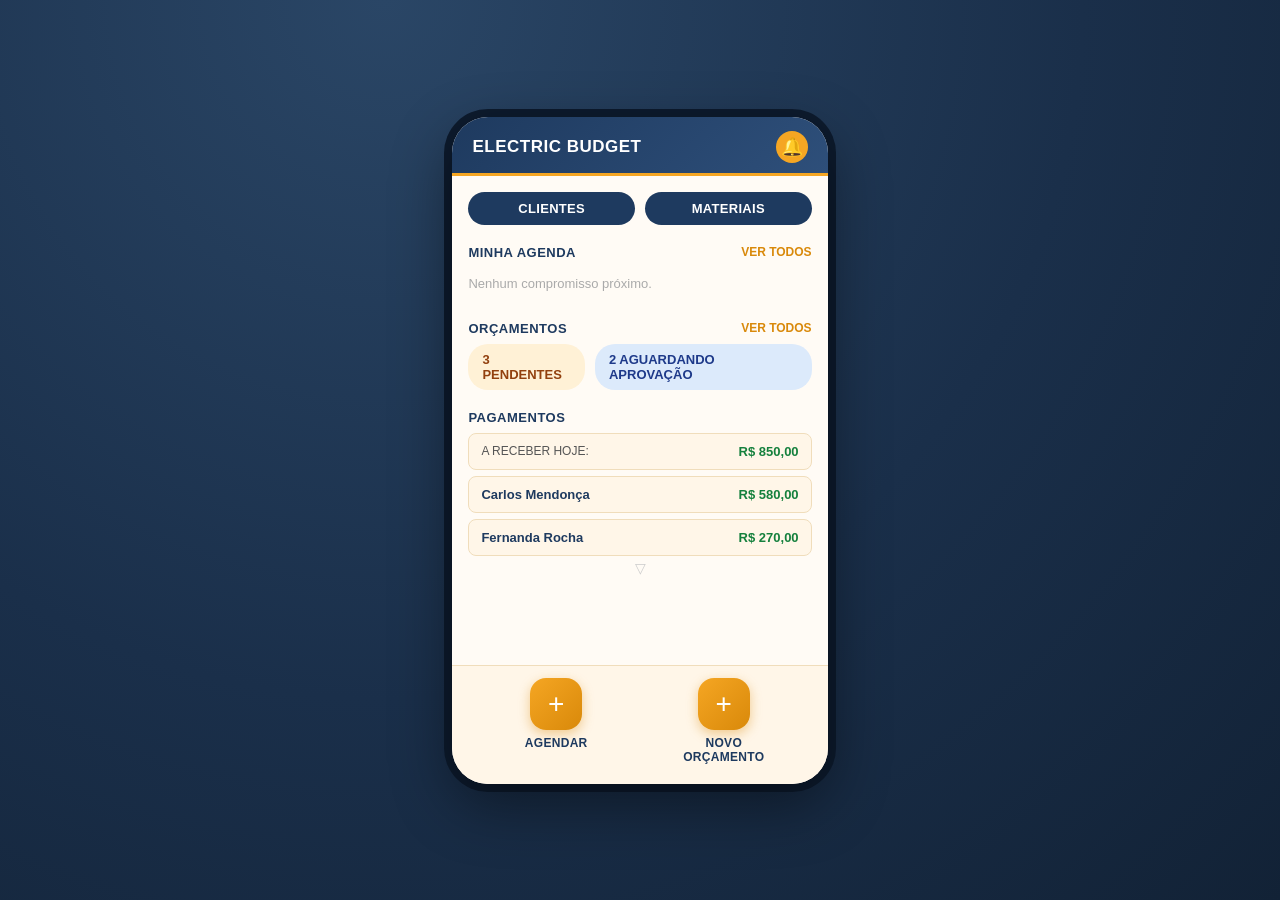
==== commit c843da14: "docs: README com descrição do projeto, telas e funcionalidades" ====
--- a/index.html
+++ b/index.html
@@ -26,18 +26,7 @@
 <span class="section-label">Minha Agenda</span>
 <span class="section-link" onclick="goTo('screen-agenda')">VER TODOS</span>
 </div>
-<div class="sub-label">HOJE</div>
-<div class="agenda-card">
-<div class="horario">08:00</div>
-<div class="cliente-name">Carlos Mendonça</div>
-<div class="descricao">Instalação de quadro elétrico</div>
-</div>
-<div class="sub-label">ESTA SEMANA</div>
-<div class="agenda-card">
-<div class="horario">Qui, 14:00</div>
-<div class="cliente-name">Maria Aparecida</div>
-<div class="descricao">Revisão geral – 3 cômodos</div>
-</div>
+<div id="home-agenda-list"></div>
 <div class="section-header">
 <span class="section-label">Orçamentos</span>
 <span class="section-link" onclick="goTo('screen-relatorio')">VER TODOS</span>
@@ -71,7 +60,7 @@
 <div class="fab">+</div>
 <div class="fab-label">Agendar</div>
 </div>
-<div class="bottom-action" onclick="goTo('screen-orcamento')">
+<div class="bottom-action" onclick="novoOrcamento()">
 <div class="fab">+</div>
 <div class="fab-label">Novo<br/>Orçamento</div>
 </div>
@@ -99,56 +88,73 @@
 </div>
 </div>
 <div class="filter-row">
-<div class="filter-chip active" onclick="toggleFilter(this)">TODOS</div>
-<div class="filter-chip" onclick="toggleFilter(this)">PENDENTE</div>
-<div class="filter-chip" onclick="toggleFilter(this)">ATRASADO</div>
-<div class="filter-chip" onclick="toggleFilter(this)">PAGO</div>
-<div class="filter-chip" onclick="toggleFilter(this)">ESTE MÊS</div>
-</div>
-<div class="pay-item-card">
-<div class="pay-item-top">
-<span class="pay-item-name">Carlos Mendonça</span>
-<span class="status-badge pendente">PENDENTE</span>
-</div>
-<div class="pay-item-servico">Instalação de quadro elétrico</div>
-<div class="pay-item-valor">R$ 580,00</div>
-<button class="pay-action-btn cobrar">COBRAR AGORA</button>
-</div>
-<div class="pay-item-card">
-<div class="pay-item-top">
-<span class="pay-item-name">Roberto Alves</span>
-<span class="status-badge atrasado">ATRASADO</span>
-</div>
-<div class="pay-item-servico">Rede elétrica – galpão</div>
-<div class="pay-item-valor">R$ 1.320,00</div>
-<button class="pay-action-btn aviso">ENVIAR AVISO</button>
-</div>
-<div class="pay-item-card">
-<div class="pay-item-top">
-<span class="pay-item-name">Maria Aparecida</span>
-<span class="status-badge pago">PAGO</span>
-</div>
-<div class="pay-item-servico">Revisão geral – 3 cômodos</div>
-<div class="pay-item-valor">R$ 270,00</div>
-<button class="pay-action-btn">VER RECIBO</button>
-</div>
-<div class="pay-item-card">
-<div class="pay-item-top">
-<span class="pay-item-name">Fernanda Rocha</span>
-<span class="status-badge aprovado">APROVADO</span>
-</div>
-<div class="pay-item-servico">Instalação de tomadas – escritório</div>
-<div class="pay-item-valor">R$ 390,00</div>
-<button class="pay-action-btn cobrar">COBRAR AGORA</button>
-</div>
+<div class="filter-chip active" onclick="filterPagamentos(this)">TODOS</div>
+<div class="filter-chip" onclick="filterPagamentos(this)">PENDENTE</div>
+<div class="filter-chip" onclick="filterPagamentos(this)">ATRASADO</div>
+<div class="filter-chip" onclick="filterPagamentos(this)">PAGO</div>
+<div class="filter-chip" onclick="filterPagamentos(this)">ESTE MÊS</div>
+</div>
+<div id="pay-list"></div>
 <div class="scroll-indicator">▽</div>
 <div style="height:16px;"></div>
 </div>
 <div class="bottom-bar" style="justify-content:flex-end;">
-<div class="bottom-action">
+<div class="bottom-action" onclick="goTo('screen-novo-pagamento')">
 <div class="fab">+</div>
 <div class="fab-label">Registrar<br/>Pagamento</div>
 </div>
+</div>
+</div>
+<!-- ===== NOVO PAGAMENTO ===== -->
+<div class="screen" id="screen-novo-pagamento">
+<div class="topbar">
+<div class="topbar-row">
+<button class="back-btn" onclick="goTo('screen-pagamentos')">←</button>
+<span class="topbar-title">Registrar Pagamento</span>
+<span style="width:28px;"></span>
+</div>
+</div>
+<div class="scroll-body">
+<div class="form-section-label" style="margin-bottom:6px;">DADOS DO PAGAMENTO</div>
+<div style="border-top:1.5px solid #d0d0d0;margin-bottom:14px;"></div>
+<div class="field-label">CLIENTE</div>
+<div class="select-wrap">
+<select id="pay-cliente-input" class="field-select">
+<option disabled selected value="">Selecionar cliente...</option>
+<option>Carlos Mendonça</option>
+<option>Maria Aparecida</option>
+<option>Roberto Alves</option>
+<option>Fernanda Rocha</option>
+<option>João Paulo Souza</option>
+<option>Ana Lima</option>
+<option>Pedro Costa</option>
+<option>Luciana Martins</option>
+</select>
+</div>
+<div class="field-label">SERVIÇO</div>
+<input id="pay-servico-input" class="field-input" placeholder="Ex: Instalação de quadro elétrico" type="text"/>
+<div class="field-label">VALOR (R$)</div>
+<input id="pay-valor-input" class="field-input" placeholder="0,00" type="number" step="0.01" min="0"/>
+<div class="field-label">FORMA DE PAGAMENTO</div>
+<div class="filter-row" id="pay-forma-row" style="flex-wrap:wrap;gap:6px;">
+<div class="filter-chip active" onclick="selectForma(this)">PIX</div>
+<div class="filter-chip" onclick="selectForma(this)">DINHEIRO</div>
+<div class="filter-chip" onclick="selectForma(this)">CARTÃO</div>
+<div class="filter-chip" onclick="selectForma(this)">BOLETO</div>
+</div>
+<div class="field-label">STATUS</div>
+<div class="filter-row" id="pay-status-row" style="flex-wrap:wrap;gap:6px;">
+<div class="filter-chip active" onclick="selectStatusPag(this)">PAGO</div>
+<div class="filter-chip" onclick="selectStatusPag(this)">PENDENTE</div>
+<div class="filter-chip" onclick="selectStatusPag(this)">ATRASADO</div>
+</div>
+<div class="field-label">DATA</div>
+<input id="pay-data-input" class="field-input" type="date"/>
+<div id="pay-erro" style="display:none;color:#ef4444;font-size:12px;margin-top:10px;font-weight:600;"></div>
+<div style="height:16px;"></div>
+</div>
+<div style="padding:12px 16px 20px;border-top:1px solid #e0e0e0;background:#fff;flex-shrink:0;">
+<button class="full-btn" onclick="salvarPagamento()">SALVAR PAGAMENTO</button>
 </div>
 </div>
 <!-- ===== LISTA CLIENTES ===== -->
@@ -222,56 +228,71 @@
 <div class="sub-label">MATERIAIS</div>
 <div class="search-box">
 <span class="search-icon">🔍</span>
-<input placeholder="Buscar material..." type="text"/>
-</div>
-<div class="filter-row">
-<div class="filter-chip active" onclick="toggleFilter(this)">TODOS</div>
-<div class="filter-chip" onclick="toggleFilter(this)">FIOS</div>
-<div class="filter-chip" onclick="toggleFilter(this)">DISJUNTORES</div>
-<div class="filter-chip" onclick="toggleFilter(this)">TOMADAS</div>
-<div class="filter-chip" onclick="toggleFilter(this)">ILUMINAÇÃO</div>
-</div>
-<div class="slider-row">
-<span class="slider-arrow">◁</span>
-<input max="100" min="0" type="range" value="35"/>
-<span class="slider-arrow">▷</span>
-</div>
-<div class="mat-row">
-<div><div class="mat-nome">Fio 2,5mm² Flexível</div><div class="mat-unit">POR METRO</div></div>
-<div class="mat-price">R$ 4,90</div>
-</div>
-<div class="mat-row">
-<div><div class="mat-nome">Fio 4mm² Flexível</div><div class="mat-unit">POR METRO</div></div>
-<div class="mat-price">R$ 7,20</div>
-</div>
-<div class="mat-row">
-<div><div class="mat-nome">Disjuntor 20A Bipolar</div><div class="mat-unit">POR UNIDADE</div></div>
-<div class="mat-price">R$ 38,50</div>
-</div>
-<div class="mat-row">
-<div><div class="mat-nome">Tomada 2P+T 10A</div><div class="mat-unit">POR UNIDADE</div></div>
-<div class="mat-price">R$ 12,80</div>
-</div>
-<div class="mat-row">
-<div><div class="mat-nome">Interruptor Simples</div><div class="mat-unit">POR UNIDADE</div></div>
-<div class="mat-price">R$ 9,40</div>
-</div>
-<div class="mat-row">
-<div><div class="mat-nome">Eletroduto 3/4" Flexível</div><div class="mat-unit">POR METRO</div></div>
-<div class="mat-price">R$ 3,15</div>
-</div>
-<div class="mat-row">
-<div><div class="mat-nome">Caixa de Passagem 4x4</div><div class="mat-unit">POR UNIDADE</div></div>
-<div class="mat-price">R$ 5,60</div>
-</div>
+<input id="mat-busca" placeholder="Buscar material..." type="text" oninput="renderMateriais()"/>
+</div>
+<div class="filter-row" id="mat-filter-row">
+<div class="filter-chip active" onclick="filterMateriais(this)">TODOS</div>
+<div class="filter-chip" onclick="filterMateriais(this)">FIOS</div>
+<div class="filter-chip" onclick="filterMateriais(this)">DISJUNTORES</div>
+<div class="filter-chip" onclick="filterMateriais(this)">TOMADAS</div>
+<div class="filter-chip" onclick="filterMateriais(this)">ILUMINAÇÃO</div>
+</div>
+<div id="mat-list"></div>
 <div class="scroll-indicator">▽</div>
 <div style="height:16px;"></div>
 </div>
 <div class="bottom-bar" style="justify-content:flex-end;">
-<div class="bottom-action">
+<div class="bottom-action" onclick="goTo('screen-novo-material')">
 <div class="fab">+</div>
 <div class="fab-label">Adicionar<br/>Material</div>
 </div>
+</div>
+</div>
+<!-- ===== NOVO MATERIAL ===== -->
+<div class="screen" id="screen-novo-material">
+<div class="topbar">
+<div class="topbar-row">
+<button class="back-btn" onclick="goTo('screen-materiais')">←</button>
+<span class="topbar-title">Novo Material</span>
+<span style="width:28px;"></span>
+</div>
+</div>
+<div class="scroll-body">
+<div class="form-section-label" style="margin-bottom:6px;">DADOS DO MATERIAL</div>
+<div style="border-top:1.5px solid #d0d0d0;margin-bottom:14px;"></div>
+<div class="field-label">NOME DO MATERIAL</div>
+<input id="mat-nome-input" class="field-input" placeholder="Ex: Fio 2,5mm² Flexível" type="text"/>
+<div class="field-label">CATEGORIA</div>
+<div class="filter-row" id="mat-cat-row" style="flex-wrap:wrap;gap:6px;">
+<div class="filter-chip active" onclick="selectCategoria(this)">FIOS</div>
+<div class="filter-chip" onclick="selectCategoria(this)">DISJUNTORES</div>
+<div class="filter-chip" onclick="selectCategoria(this)">TOMADAS</div>
+<div class="filter-chip" onclick="selectCategoria(this)">ILUMINAÇÃO</div>
+<div class="filter-chip" onclick="selectCategoria(this)">OUTROS</div>
+</div>
+<div class="field-row2" style="margin-top:14px;">
+<div>
+<div class="field-label" style="margin-top:0;">UNIDADE</div>
+<div class="select-wrap">
+<select id="mat-unid-input" class="field-select">
+<option value="metro">Metro</option>
+<option value="unidade" selected>Unidade</option>
+<option value="pacote">Pacote</option>
+<option value="kg">KG</option>
+<option value="rolo">Rolo</option>
+</select>
+</div>
+</div>
+<div>
+<div class="field-label" style="margin-top:0;">PREÇO (R$)</div>
+<input id="mat-preco-input" class="field-input" placeholder="0,00" type="number" step="0.01" min="0"/>
+</div>
+</div>
+<div id="mat-erro" style="display:none;color:#ef4444;font-size:12px;margin-top:10px;font-weight:600;"></div>
+<div style="height:16px;"></div>
+</div>
+<div style="padding:12px 16px 20px;border-top:1px solid #e0e0e0;background:#fff;flex-shrink:0;">
+<button class="full-btn" onclick="salvarMaterial()">SALVAR MATERIAL</button>
 </div>
 </div>
 <!-- ===== NOVO ORÇAMENTO ===== -->
@@ -300,65 +321,35 @@
 <div class="form-section">
 <div style="display:flex;justify-content:space-between;align-items:center;margin-bottom:8px;">
 <span class="form-section-label">MATERIAIS</span>
-<span class="adicionar-link" onclick="goTo('screen-materiais')">ADICIONAR +</span>
+<span class="adicionar-link" onclick="goTo('screen-picker-material')">ADICIONAR +</span>
 </div>
 <div class="orc-table-header">
 <span>ITEM</span><span style="text-align:center;">QTD</span><span style="text-align:right;">TOTAL</span><span></span>
 </div>
 <div class="orc-items-scroll">
-<div class="orc-item-row">
-<div><div class="orc-item-nome">Fio 2,5mm² Flexível</div><div class="orc-item-preco">R$ 4,90 / metro</div></div>
-<div class="orc-item-qty">80</div>
-<div class="orc-item-total">R$ 392,00</div>
-<div class="orc-item-x">✕</div>
-</div>
-<div class="orc-item-row">
-<div><div class="orc-item-nome">Tomada 2P+T 10A</div><div class="orc-item-preco">R$ 12,80 / un.</div></div>
-<div class="orc-item-qty">6</div>
-<div class="orc-item-total">R$ 76,80</div>
-<div class="orc-item-x">✕</div>
-</div>
-<div class="orc-item-row">
-<div><div class="orc-item-nome">Disjuntor 20A Bipolar</div><div class="orc-item-preco">R$ 38,50 / un.</div></div>
-<div class="orc-item-qty">2</div>
-<div class="orc-item-total">R$ 77,00</div>
-<div class="orc-item-x">✕</div>
-</div>
-<div class="orc-item-row">
-<div><div class="orc-item-nome">Eletroduto 3/4" Flexível</div><div class="orc-item-preco">R$ 3,15 / metro</div></div>
-<div class="orc-item-qty">30</div>
-<div class="orc-item-total">R$ 94,50</div>
-<div class="orc-item-x">✕</div>
-</div>
+<div id="orc-mat-list"></div>
 </div>
 </div>
 <div class="form-section">
 <div style="display:flex;justify-content:space-between;align-items:center;margin-bottom:8px;">
 <span class="form-section-label">MÃO DE OBRA</span>
-<span class="adicionar-link">ADICIONAR +</span>
+<span class="adicionar-link" onclick="toggleFormMob()">ADICIONAR +</span>
+</div>
+<div id="orc-mob-form" style="display:none;margin-bottom:10px;">
+<input id="mob-nome-input" class="field-input" placeholder="Ex: Instalação de quadro" type="text" style="margin-bottom:6px;"/>
+<div style="display:flex;gap:8px;align-items:center;">
+<input id="mob-valor-input" class="field-input" placeholder="Valor R$" type="number" step="0.01" min="0" style="flex:1;"/>
+<button onclick="adicionarMobOrc()" style="background:#1e3a5f;color:#fff;border:none;border-radius:8px;padding:9px 14px;font-weight:700;font-size:13px;cursor:pointer;">OK</button>
+</div>
 </div>
 <div class="orc-items-scroll">
-<div class="orc-item-row" style="grid-template-columns:1fr 90px 20px;">
-<div class="orc-item-nome">Instalação de quadro</div>
-<div class="orc-item-total">R$ 250,00</div>
-<div class="orc-item-x">✕</div>
-</div>
-<div class="orc-item-row" style="grid-template-columns:1fr 90px 20px;">
-<div class="orc-item-nome">Passagem de fiação</div>
-<div class="orc-item-total">R$ 180,00</div>
-<div class="orc-item-x">✕</div>
-</div>
-<div class="orc-item-row" style="grid-template-columns:1fr 90px 20px;">
-<div class="orc-item-nome">Finalização e testes</div>
-<div class="orc-item-total">R$ 120,00</div>
-<div class="orc-item-x">✕</div>
-</div>
+<div id="orc-mob-list"></div>
 </div>
 </div>
 <div class="orc-totals-box">
-<div class="orc-total-row"><span>MATERIAIS</span><span>R$ 640,30</span></div>
-<div class="orc-total-row"><span>MÃO DE OBRA</span><span>R$ 550,00</span></div>
-<div class="orc-total-row total-main"><span>TOTAL</span><span>R$ 1.190,30</span></div>
+<div class="orc-total-row"><span>MATERIAIS</span><span id="orc-total-mat">R$ 0,00</span></div>
+<div class="orc-total-row"><span>MÃO DE OBRA</span><span id="orc-total-mob">R$ 0,00</span></div>
+<div class="orc-total-row total-main"><span>TOTAL</span><span id="orc-total-geral">R$ 0,00</span></div>
 </div>
 <div style="height:16px;"></div>
 </div>
@@ -367,6 +358,21 @@
 <button class="dual-btn primary">SALVAR PDF</button>
 </div>
 </div>
+<!-- ===== PICKER MATERIAL ===== -->
+<div class="screen" id="screen-picker-material">
+<div class="topbar">
+<div class="topbar-row">
+<button class="back-btn" onclick="goTo('screen-orcamento')">←</button>
+<span class="topbar-title">Selecionar Material</span>
+<span style="width:28px;"></span>
+</div>
+</div>
+<div class="scroll-body">
+<div class="sub-label" style="margin-bottom:10px;">MATERIAIS CADASTRADOS</div>
+<div id="picker-mat-list"></div>
+<div style="height:16px;"></div>
+</div>
+</div>
 <!-- ===== AGENDA ===== -->
 <div class="screen" id="screen-agenda">
 <div class="topbar">
@@ -379,47 +385,95 @@
 <div class="scroll-body">
 <div class="section-label" style="margin-bottom:12px;">MINHA AGENDA</div>
 <div class="agenda-cal-container" id="agenda-cal"></div>
-<div class="agenda-day-label">HOJE – 30 DE JUNHO</div>
-<div class="agenda-event-row">
-<div class="agenda-event-hora">08:00</div>
-<div class="agenda-event-bar"></div>
-<div class="agenda-event-info">
-<div class="ev-desc">Instalação de quadro elétrico</div>
-<div class="ev-cli">Carlos Mendonça</div>
-</div>
-</div>
-<div class="agenda-event-row">
-<div class="agenda-event-hora">14:00</div>
-<div class="agenda-event-bar urgente"></div>
-<div class="agenda-event-info">
-<div class="ev-desc">Vistoria pós-reforma</div>
-<div class="ev-cli">Roberto Alves</div>
-</div>
-</div>
-<div class="agenda-day-label">AMANHÃ – 01 DE JULHO</div>
-<div class="agenda-event-row">
-<div class="agenda-event-hora">09:30</div>
-<div class="agenda-event-bar"></div>
-<div class="agenda-event-info">
-<div class="ev-desc">Revisão geral – 3 cômodos</div>
-<div class="ev-cli">Maria Aparecida</div>
-</div>
-</div>
-<div class="agenda-event-row">
-<div class="agenda-event-hora">16:00</div>
-<div class="agenda-event-bar"></div>
-<div class="agenda-event-info">
-<div class="ev-desc">Instalação de tomadas</div>
-<div class="ev-cli">Fernanda Rocha</div>
-</div>
-</div>
+<div id="agenda-events"></div>
 <div style="height:16px;"></div>
 </div>
 <div class="bottom-bar" style="justify-content:flex-end;">
-<div class="bottom-action">
+<div class="bottom-action" onclick="goTo('screen-novo-agendamento')">
 <div class="fab">+</div>
 <div class="fab-label">Agendar</div>
 </div>
+</div>
+</div>
+<!-- ===== DETALHE AGENDAMENTO ===== -->
+<div class="screen" id="screen-detalhe-agendamento">
+<div class="topbar">
+<div class="topbar-row">
+<button class="back-btn" onclick="goTo('screen-agenda')">←</button>
+<span class="topbar-title">Compromisso</span>
+<span style="width:28px;"></span>
+</div>
+</div>
+<div class="scroll-body">
+<div class="perfil-header-box" style="margin-bottom:16px;">
+<div class="perfil-avatar-row">
+<div class="perfil-avatar" id="det-avatar" style="background:#1e3a5f;color:#fff;">CM</div>
+<div>
+<div class="perfil-nome" id="det-cliente"></div>
+<div class="perfil-cidade" id="det-data-hora"></div>
+</div>
+</div>
+</div>
+<div class="form-section-label" style="margin-bottom:6px;">SERVIÇO</div>
+<div style="border-top:1.5px solid #222;margin-bottom:14px;"></div>
+<div class="perfil-info-box">
+<div class="perfil-info-label">DESCRIÇÃO</div>
+<div class="perfil-info-val" id="det-desc"></div>
+<div class="perfil-info-label" id="det-obs-label">OBSERVAÇÕES</div>
+<div class="perfil-info-val" id="det-obs"></div>
+</div>
+<div style="height:16px;"></div>
+</div>
+<div class="dual-btns">
+<button class="dual-btn" style="color:#ef4444;border-color:#ef4444;" onclick="cancelarAgendamento()">CANCELAR</button>
+<button class="dual-btn primary" onclick="editarAgendamento()">EDITAR</button>
+</div>
+</div>
+<!-- ===== NOVO AGENDAMENTO ===== -->
+<div class="screen" id="screen-novo-agendamento">
+<div class="topbar">
+<div class="topbar-row">
+<button class="back-btn" onclick="goTo('screen-agenda')">←</button>
+<span class="topbar-title">Novo Agendamento</span>
+<span style="width:28px;"></span>
+</div>
+</div>
+<div class="scroll-body">
+<div class="form-section-label" style="margin-bottom:6px;">DADOS DO AGENDAMENTO</div>
+<div style="border-top:1.5px solid #d0d0d0;margin-bottom:14px;"></div>
+<div class="field-label">CLIENTE</div>
+<div class="select-wrap">
+<select id="ag-cliente-input" class="field-select">
+<option disabled selected value="">Selecionar cliente...</option>
+<option>Carlos Mendonça</option>
+<option>Maria Aparecida</option>
+<option>Roberto Alves</option>
+<option>Fernanda Rocha</option>
+<option>João Paulo Souza</option>
+<option>Ana Lima</option>
+<option>Pedro Costa</option>
+<option>Luciana Martins</option>
+</select>
+</div>
+<div class="field-label">DESCRIÇÃO DO SERVIÇO</div>
+<input id="ag-desc-input" class="field-input" placeholder="Ex: Instalação de quadro elétrico" type="text"/>
+<div class="field-row2" style="margin-top:14px;">
+<div>
+<div class="field-label" style="margin-top:0;">DATA</div>
+<input id="ag-data-input" class="field-input" type="date"/>
+</div>
+<div>
+<div class="field-label" style="margin-top:0;">HORA</div>
+<input id="ag-hora-input" class="field-input" type="time"/>
+</div>
+</div>
+<div class="field-label">OBSERVAÇÕES</div>
+<textarea id="ag-obs-input" class="field-textarea" placeholder="Detalhes adicionais..."></textarea>
+<div id="ag-erro" style="display:none;color:#ef4444;font-size:12px;margin-top:10px;font-weight:600;"></div>
+<div style="height:16px;"></div>
+</div>
+<div style="padding:12px 16px 20px;border-top:1px solid #e0e0e0;background:#fff;flex-shrink:0;">
+<button class="full-btn" onclick="salvarAgendamento()">SALVAR AGENDAMENTO</button>
 </div>
 </div>
 <!-- ===== NOVO CLIENTE ===== -->
--- a/style.css
+++ b/style.css
@@ -14,21 +14,26 @@
     background: radial-gradient(circle at 30% 0%, #2a4666 0%, #1a2f4a 55%, #122236 100%);
     display: flex;
     justify-content: center;
-    align-items: flex-start;
+    align-items: center;
     min-height: 100vh;
-    padding: 32px 16px;
+    min-height: 100dvh;
+    padding: 16px;
     font-family: -apple-system, BlinkMacSystemFont, 'Segoe UI', sans-serif;
   }
 
   .phone {
-    width: 375px;
-    min-height: 780px;
+    aspect-ratio: 9 / 16;
+    height: min(667px, calc(100vh - 32px));
+    height: min(667px, calc(100dvh - 32px));
+    width: auto;
+    max-width: 100%;
     background: var(--surface);
     border-radius: 36px;
     box-shadow: 0 20px 60px rgba(0,0,0,0.45), 0 0 0 8px #0d1b2e;
     overflow: hidden;
     display: flex;
     flex-direction: column;
+    flex-shrink: 0;
   }
 
   .screen { display: none; flex-direction: column; flex: 1; overflow: hidden; }
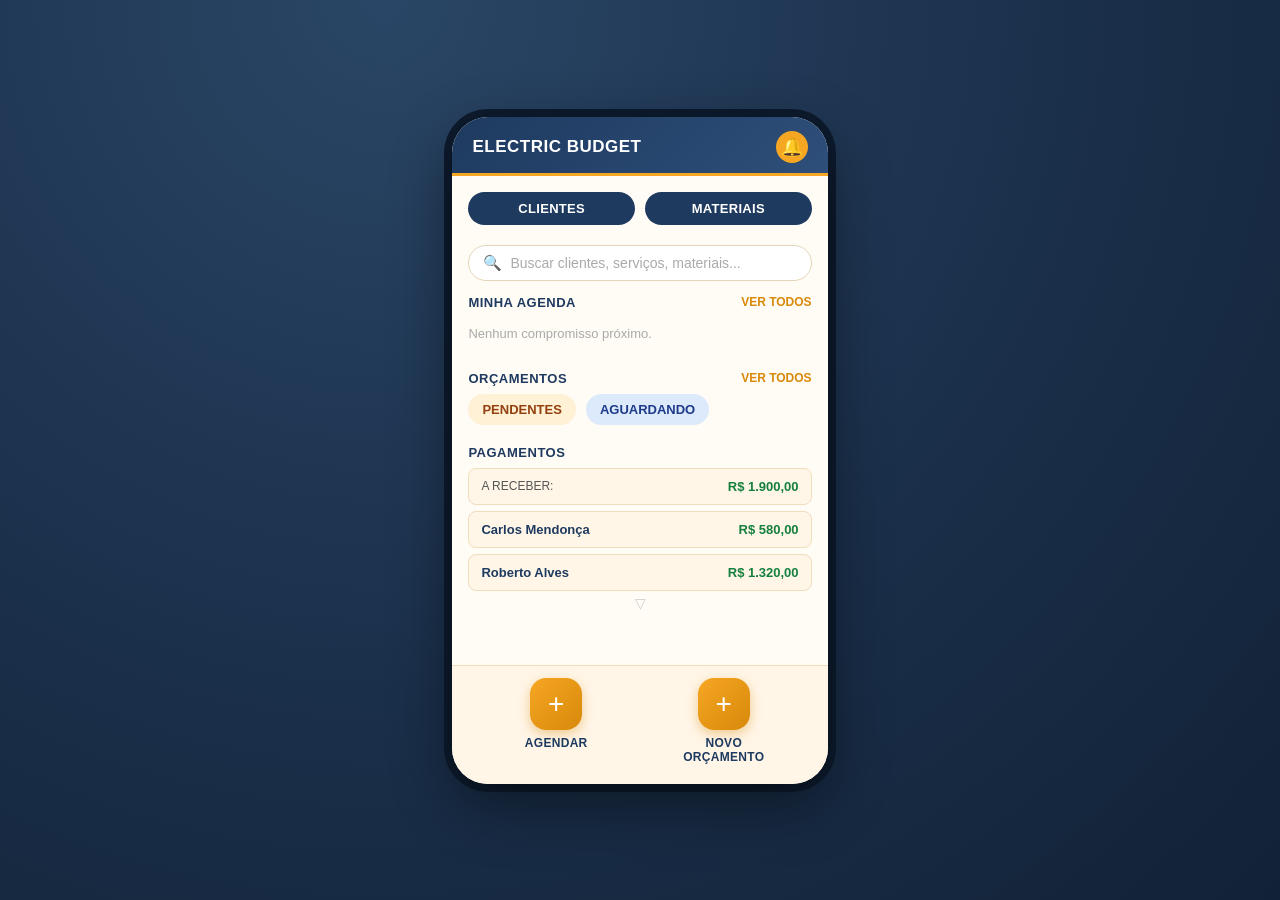
==== commit f29fa570: "feat: melhorias de IHC — toast, confirm, busca global, relatório dinâmico, acessibilidade e UX" ====
--- a/index.html
+++ b/index.html
@@ -14,45 +14,39 @@
 <div class="topbar">
 <div class="topbar-row">
 <span class="topbar-title" onclick="goTo('screen-perfil-eletricista')" style="cursor:pointer;">Electric Budget</span>
-<span class="bell-icon" onclick="goTo('screen-notificacoes')">🔔</span>
+<span class="bell-icon" onclick="goTo('screen-notificacoes')" aria-label="Notificações" role="button">🔔</span>
 </div>
 </div>
 <div class="scroll-body">
 <div class="quick-btns">
-<div class="quick-btn" onclick="goTo('screen-clientes')">CLIENTES</div>
-<div class="quick-btn" onclick="goTo('screen-materiais')">MATERIAIS</div>
-</div>
+<div class="quick-btn" onclick="goTo('screen-clientes')" aria-label="Ir para clientes">CLIENTES</div>
+<div class="quick-btn" onclick="goTo('screen-materiais')" aria-label="Ir para materiais">MATERIAIS</div>
+</div>
+<div class="home-search" role="search">
+<span class="home-search-icon" aria-hidden="true">🔍</span>
+<input id="home-search-input" placeholder="Buscar clientes, serviços, materiais..." type="search" oninput="buscaGlobal()" aria-label="Busca global"/>
+</div>
+<div id="home-search-results" class="search-results" aria-live="polite"></div>
+<div id="home-main-content">
 <div class="section-header">
 <span class="section-label">Minha Agenda</span>
-<span class="section-link" onclick="goTo('screen-agenda')">VER TODOS</span>
+<span class="section-link" onclick="goTo('screen-agenda')" role="button">VER TODOS</span>
 </div>
 <div id="home-agenda-list"></div>
 <div class="section-header">
 <span class="section-label">Orçamentos</span>
-<span class="section-link" onclick="goTo('screen-relatorio')">VER TODOS</span>
+<span class="section-link" onclick="goTo('screen-relatorio')" role="button">VER TODOS</span>
 </div>
 <div class="orc-row">
-<div class="orc-chip pendente" onclick="goTo('screen-orcamento')">3 PENDENTES</div>
-<div class="orc-chip aguardando" onclick="goTo('screen-orcamento')">2 AGUARDANDO APROVAÇÃO</div>
+<div class="orc-chip pendente" onclick="novoOrcamento()" aria-label="Ver orçamentos pendentes">PENDENTES</div>
+<div class="orc-chip aguardando" onclick="novoOrcamento()" aria-label="Ver orçamentos aguardando aprovação">AGUARDANDO</div>
 </div>
 <div class="section-header" style="margin-top:20px;">
 <span class="section-label">Pagamentos</span>
 </div>
-<div class="pay-home-scroll">
-<div class="pay-home-card today">
-<span class="pnome">A RECEBER HOJE:</span>
-<span class="pvalor">R$ 850,00</span>
-</div>
-<div class="pay-home-card" onclick="goTo('screen-pagamentos')">
-<span class="pnome">Carlos Mendonça</span>
-<span class="pvalor">R$ 580,00</span>
-</div>
-<div class="pay-home-card" onclick="goTo('screen-pagamentos')">
-<span class="pnome">Fernanda Rocha</span>
-<span class="pvalor">R$ 270,00</span>
-</div>
-</div>
-<div class="scroll-indicator">▽</div>
+<div class="pay-home-scroll" id="pay-home-list"></div>
+</div>
+<div class="scroll-indicator" aria-hidden="true">▽</div>
 <div style="height:16px;"></div>
 </div>
 <div class="bottom-bar">
@@ -70,7 +64,7 @@
 <div class="screen" id="screen-pagamentos">
 <div class="topbar">
 <div class="topbar-row">
-<button class="back-btn" onclick="goTo('screen-home')">←</button>
+<button class="back-btn" onclick="goTo('screen-home')" aria-label="Voltar">←</button>
 <span class="topbar-title">Pagamentos</span>
 <span style="width:28px;"></span>
 </div>
@@ -161,7 +155,7 @@
 <div class="screen" id="screen-clientes">
 <div class="topbar">
 <div class="topbar-row">
-<button class="back-btn" onclick="goTo('screen-home')">←</button>
+<button class="back-btn" onclick="goTo('screen-home')" aria-label="Voltar">←</button>
 <span class="topbar-title">Lista Clientes</span>
 <span style="width:28px;"></span>
 </div>
@@ -219,7 +213,7 @@
 <div class="screen" id="screen-materiais">
 <div class="topbar">
 <div class="topbar-row">
-<button class="back-btn" onclick="goTo('screen-home')">←</button>
+<button class="back-btn" onclick="goTo('screen-home')" aria-label="Voltar">←</button>
 <span class="topbar-title">Lista Materiais</span>
 <span style="width:28px;"></span>
 </div>
@@ -299,7 +293,7 @@
 <div class="screen" id="screen-orcamento">
 <div class="topbar">
 <div class="topbar-row">
-<button class="back-btn" onclick="goTo('screen-home')">←</button>
+<button class="back-btn" onclick="goTo('screen-home')" aria-label="Voltar">←</button>
 <span class="topbar-title">Novo Orçamento</span>
 <span style="width:28px;"></span>
 </div>
@@ -354,8 +348,8 @@
 <div style="height:16px;"></div>
 </div>
 <div class="dual-btns">
-<button class="dual-btn">RASCUNHO</button>
-<button class="dual-btn primary">SALVAR PDF</button>
+<button class="dual-btn" onclick="salvarRascunho()" aria-label="Salvar como rascunho">RASCUNHO</button>
+<button class="dual-btn primary" onclick="salvarOrcamentoPDF()" aria-label="Salvar orçamento">SALVAR PDF</button>
 </div>
 </div>
 <!-- ===== PICKER MATERIAL ===== -->
@@ -377,7 +371,7 @@
 <div class="screen" id="screen-agenda">
 <div class="topbar">
 <div class="topbar-row">
-<button class="back-btn" onclick="goTo('screen-home')">←</button>
+<button class="back-btn" onclick="goTo('screen-home')" aria-label="Voltar">←</button>
 <span class="topbar-title">Agenda</span>
 <span style="width:28px;"></span>
 </div>
@@ -514,7 +508,7 @@
 <div style="height:16px;"></div>
 </div>
 <div style="padding:12px 16px 20px;border-top:1px solid #e0e0e0;background:#fff;flex-shrink:0;">
-<button class="full-btn" onclick="goTo('screen-clientes')">SALVAR CLIENTE</button>
+<button class="full-btn" onclick="salvarCliente()">SALVAR CLIENTE</button>
 </div>
 </div>
 <!-- ===== PERFIL DO CLIENTE ===== -->
@@ -620,7 +614,7 @@
 <div class="screen" id="screen-notificacoes">
 <div class="topbar">
 <div class="topbar-row">
-<button class="back-btn" onclick="goTo('screen-home')">←</button>
+<button class="back-btn" onclick="goTo('screen-home')" aria-label="Voltar">←</button>
 <span class="topbar-title">Notificações</span>
 <span style="width:28px;"></span>
 </div>
@@ -754,7 +748,7 @@
 <div class="screen" id="screen-perfil-eletricista">
 <div class="topbar">
 <div class="topbar-row">
-<button class="back-btn" onclick="goTo('screen-home')">←</button>
+<button class="back-btn" onclick="goTo('screen-home')" aria-label="Voltar">←</button>
 <span class="topbar-title">Meu Perfil</span>
 <span style="width:28px;"></span>
 </div>
@@ -805,7 +799,7 @@
 <div class="screen" id="screen-relatorio">
 <div class="topbar">
 <div class="topbar-row">
-<button class="back-btn" onclick="goTo('screen-home')">←</button>
+<button class="back-btn" onclick="goTo('screen-home')" aria-label="Voltar">←</button>
 <span class="topbar-title">Relatório</span>
 <span style="width:28px;"></span>
 </div>
@@ -813,12 +807,12 @@
 <div class="scroll-body">
 <div class="sub-label">RESUMO – JUNHO 2026</div>
 <div class="rel-summary-row">
-<div class="rel-card"><div class="rel-label">FATURADO</div><div class="rel-val green">R$ 8.650,00</div></div>
-<div class="rel-card"><div class="rel-label">EM ABERTO</div><div class="rel-val red">R$ 1.900,00</div></div>
+<div class="rel-card"><div class="rel-label">FATURADO</div><div class="rel-val green" id="rel-faturado">R$ 0,00</div></div>
+<div class="rel-card"><div class="rel-label">EM ABERTO</div><div class="rel-val red" id="rel-aberto">R$ 0,00</div></div>
 </div>
 <div class="rel-summary-row" style="margin-top:8px;">
-<div class="rel-card"><div class="rel-label">ORÇAMENTOS</div><div class="rel-val">12</div></div>
-<div class="rel-card"><div class="rel-label">APROVADOS</div><div class="rel-val green">9</div></div>
+<div class="rel-card"><div class="rel-label">PAGAMENTOS</div><div class="rel-val" id="rel-orc-count">0</div></div>
+<div class="rel-card"><div class="rel-label">PAGOS</div><div class="rel-val green" id="rel-orc-aprovados">0</div></div>
 </div>
 <div class="section-header" style="margin-top:20px;">
 <span class="section-label">RECEITA MENSAL</span>
@@ -854,5 +848,16 @@
 </div>
 </div>
 
+<div id="toast" role="status" aria-live="polite"></div>
+<div id="confirm-modal" class="confirm-overlay" role="dialog" aria-modal="true" aria-labelledby="confirm-msg">
+<div class="confirm-box">
+<div class="confirm-msg" id="confirm-msg">Tem certeza?</div>
+<div class="confirm-btns">
+<button class="confirm-btn" onclick="confirmCancel()" aria-label="Cancelar ação">CANCELAR</button>
+<button class="confirm-btn danger" onclick="confirmOk()" aria-label="Confirmar ação">CONFIRMAR</button>
+</div>
+</div>
+</div>
+
 <script src="script.js"></script>
 </body>
--- a/style.css
+++ b/style.css
@@ -34,6 +34,7 @@
     display: flex;
     flex-direction: column;
     flex-shrink: 0;
+    position: relative;
   }
 
   .screen { display: none; flex-direction: column; flex: 1; overflow: hidden; }
@@ -163,7 +164,7 @@
   .scroll-indicator { text-align: center; padding: 4px 0 0; color: #ccc; font-size: 14px; }
 
   /* FORM FIELDS */
-  .field-label { font-size: 11px; color: #94785A; text-transform: uppercase; letter-spacing: 0.5px; margin-bottom: 5px; margin-top: 14px; font-weight: 700; }
+  .field-label { font-size: 13px; color: #94785A; text-transform: uppercase; letter-spacing: 0.5px; margin-bottom: 5px; margin-top: 14px; font-weight: 700; }
   .field-label:first-child { margin-top: 0; }
   .field-input { width: 100%; border: 1.5px solid #e5d4b8; border-radius: 22px; padding: 9px 16px; font-size: 14px; color: var(--ink); outline: none; background: #fff; transition: border-color .15s; }
   .field-input:focus { border-color: var(--brand); }
@@ -815,3 +816,49 @@
     color: #15803d;
 }
 
+  /* TOAST */
+  #toast {
+    position: absolute; bottom: 80px; left: 50%;
+    transform: translateX(-50%) translateY(8px);
+    background: var(--ink); color: #fff;
+    padding: 10px 20px; border-radius: 20px;
+    font-size: 13px; font-weight: 600;
+    opacity: 0; transition: opacity 0.25s, transform 0.25s;
+    pointer-events: none; white-space: nowrap; z-index: 200;
+  }
+  #toast.show { opacity: 1; transform: translateX(-50%) translateY(0); }
+
+  /* CONFIRM MODAL */
+  .confirm-overlay {
+    position: absolute; inset: 0;
+    background: rgba(0,0,0,0.5);
+    display: none; align-items: center; justify-content: center;
+    z-index: 300; padding: 24px;
+  }
+  .confirm-overlay.show { display: flex; }
+  .confirm-box { background: #fff; border-radius: 16px; padding: 24px 20px; width: 100%; }
+  .confirm-msg { font-size: 15px; color: var(--ink); font-weight: 600; margin-bottom: 20px; text-align: center; line-height: 1.4; }
+  .confirm-btns { display: flex; gap: 10px; }
+  .confirm-btn { flex: 1; padding: 11px; border: 1.5px solid #d0d0d0; background: #fff; border-radius: 10px; font-size: 13px; font-weight: 700; cursor: pointer; color: #555; text-transform: uppercase; }
+  .confirm-btn.danger { background: #ef4444; border-color: #ef4444; color: #fff; }
+
+  /* HOME SEARCH */
+  .home-search { display: flex; align-items: center; background: #fff; border: 1.5px solid #e5d4b8; border-radius: 22px; padding: 8px 14px; gap: 8px; margin-bottom: 14px; }
+  .home-search input { flex: 1; border: none; background: transparent; font-size: 14px; outline: none; color: var(--ink); }
+  .home-search input::placeholder { color: #aaa; }
+  .home-search-icon { font-size: 15px; color: #94785A; }
+
+  /* SEARCH RESULTS */
+  .search-results { display: none; }
+  .search-results.show { display: block; }
+  .search-group { margin-bottom: 8px; }
+  .search-group-title { font-size: 10px; font-weight: 800; color: #94785A; text-transform: uppercase; letter-spacing: 0.4px; margin-bottom: 4px; }
+  .search-item { padding: 8px 10px; border-radius: 8px; background: #fff; border: 1px solid #f0e8d8; margin-bottom: 4px; cursor: pointer; }
+  .search-item:active { background: var(--surface-alt); }
+  .search-item-nome { font-size: 13px; font-weight: 700; color: var(--ink); }
+  .search-item-sub { font-size: 11px; color: #94785A; margin-top: 1px; }
+  .search-empty { text-align: center; color: #aaa; font-size: 13px; padding: 20px 0; }
+
+  /* EMPTY STATE */
+  .empty-state { text-align: center; color: #aaa; font-size: 13px; padding: 24px 0; line-height: 1.5; }
+
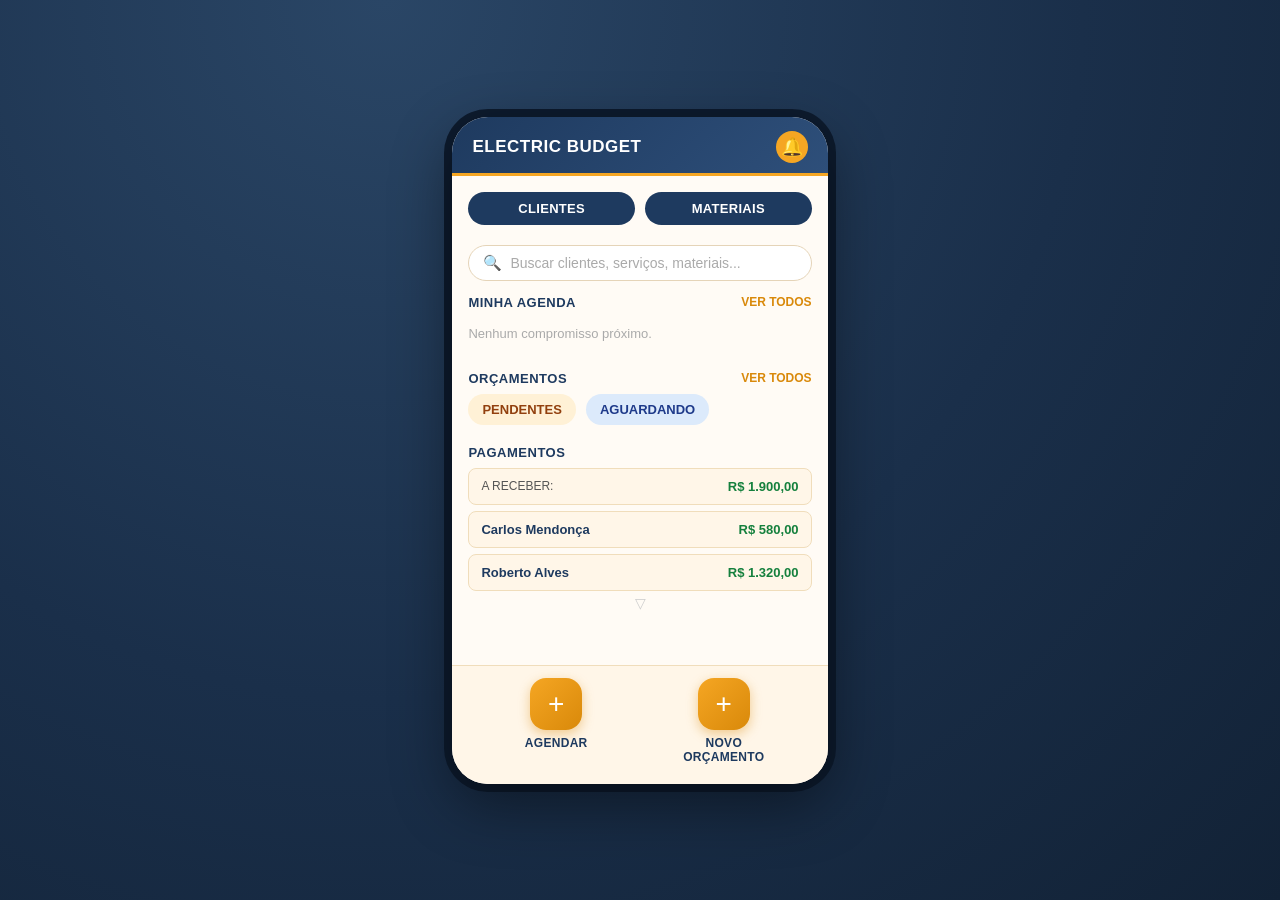
==== commit b440c27f: "fix(perfil-cliente): adaptar botão de ação ao status do orçamento" ====
--- a/index.html
+++ b/index.html
@@ -557,7 +557,7 @@
 <span class="form-section-label">ORÇAMENTOS</span>
 <span class="section-link">VER TODOS</span>
 </div>
-<div class="orc-hist-row" onclick="goTo('screen-orcamento-detalhe')">
+<div class="orc-hist-row" onclick="abrirOrcDetalhe('pendente')">
 <div class="orc-hist-left">
 <div class="orc-hist-nome">Instalação de quadro elétrico</div>
 <div class="orc-hist-data">26/06/2026</div>
@@ -567,7 +567,7 @@
 <span class="orc-hist-badge" style="background:#fff7ed;color:#92400e;border:1.5px solid #f59e0b;">PENDENTE</span>
 </div>
 </div>
-<div class="orc-hist-row" onclick="goTo('screen-orcamento-detalhe')">
+<div class="orc-hist-row" onclick="abrirOrcDetalhe('pago')">
 <div class="orc-hist-left">
 <div class="orc-hist-nome">Troca de fiação – sala</div>
 <div class="orc-hist-data">10/05/2026</div>
@@ -577,7 +577,7 @@
 <span class="orc-hist-badge" style="background:#f0fdf4;color:#166534;border:1.5px solid #22c55e;">PAGO</span>
 </div>
 </div>
-<div class="orc-hist-row" onclick="goTo('screen-orcamento-detalhe')">
+<div class="orc-hist-row" onclick="abrirOrcDetalhe('pago')">
 <div class="orc-hist-left">
 <div class="orc-hist-nome">Instalação de ar-condicionado</div>
 <div class="orc-hist-data">02/03/2026</div>
@@ -587,7 +587,7 @@
 <span class="orc-hist-badge" style="background:#f0fdf4;color:#166534;border:1.5px solid #22c55e;">PAGO</span>
 </div>
 </div>
-<div class="orc-hist-row" onclick="goTo('screen-orcamento-detalhe')">
+<div class="orc-hist-row" onclick="abrirOrcDetalhe('pago')">
 <div class="orc-hist-left">
 <div class="orc-hist-nome">Revisão quadro de luz</div>
 <div class="orc-hist-data">15/01/2026</div>
@@ -597,7 +597,7 @@
 <span class="orc-hist-badge" style="background:#f0fdf4;color:#166534;border:1.5px solid #22c55e;">PAGO</span>
 </div>
 </div>
-<div class="orc-hist-row" onclick="goTo('screen-orcamento-detalhe')">
+<div class="orc-hist-row" onclick="abrirOrcDetalhe('aprovado')">
 <div class="orc-hist-left">
 <div class="orc-hist-nome">Passagem de fiação – quarto</div>
 <div class="orc-hist-data">08/11/2025</div>
@@ -741,7 +741,7 @@
 </div>
 <div class="dual-btns">
 <button class="dual-btn" onclick="goTo('screen-orcamento')">EDITAR</button>
-<button class="dual-btn primary">COBRAR AGORA</button>
+<button id="orc-det-cobrar-btn" class="dual-btn primary">COBRAR AGORA</button>
 </div>
 </div>
 <!-- ===== PERFIL ELETRICISTA ===== -->
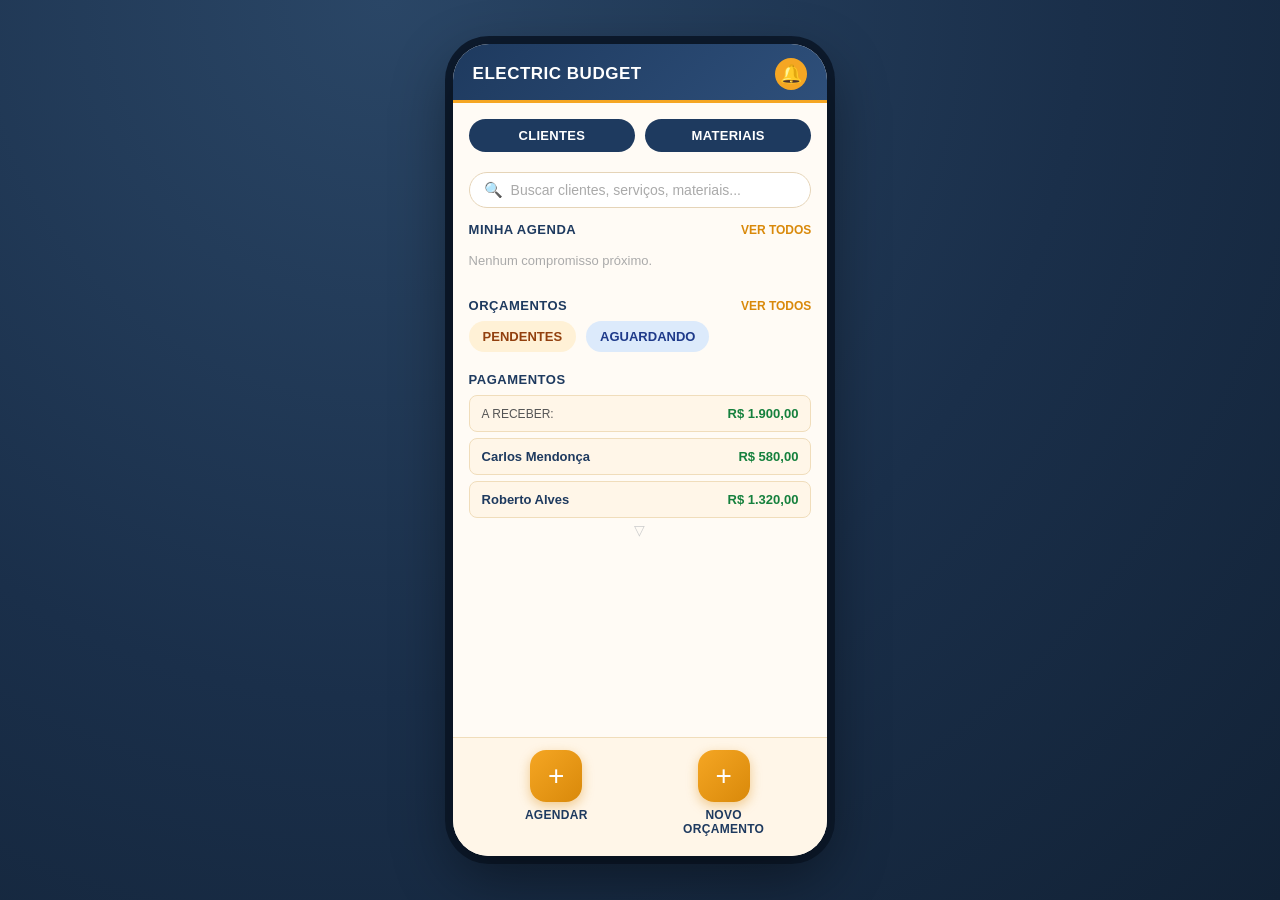
==== commit 45f7f801: "final commit" ====
--- a/index.html
+++ b/index.html
@@ -236,7 +236,7 @@
 <div style="height:16px;"></div>
 </div>
 <div class="bottom-bar" style="justify-content:flex-end;">
-<div class="bottom-action" onclick="goTo('screen-novo-material')">
+<div class="bottom-action" onclick="novoMaterial()">
 <div class="fab">+</div>
 <div class="fab-label">Adicionar<br/>Material</div>
 </div>
@@ -247,7 +247,7 @@
 <div class="topbar">
 <div class="topbar-row">
 <button class="back-btn" onclick="goTo('screen-materiais')">←</button>
-<span class="topbar-title">Novo Material</span>
+<span class="topbar-title" id="mat-form-title">Novo Material</span>
 <span style="width:28px;"></span>
 </div>
 </div>
--- a/style.css
+++ b/style.css
@@ -22,9 +22,9 @@
   }
 
   .phone {
-    aspect-ratio: 9 / 16;
-    height: min(667px, calc(100vh - 32px));
-    height: min(667px, calc(100dvh - 32px));
+    aspect-ratio: 9 / 19.5;
+    height: min(812px, calc(100vh - 32px));
+    height: min(812px, calc(100dvh - 32px));
     width: auto;
     max-width: 100%;
     background: var(--surface);
@@ -190,6 +190,8 @@
   .mat-nome { font-size: 14px; font-weight: 700; }
   .mat-unit { font-size: 11px; color: #888; text-transform: uppercase; letter-spacing: 0.3px; }
   .mat-price { font-size: 14px; font-weight: 700; color: #15803d; text-align: right; }
+  .mat-edit-btn { background: none; border: none; font-size: 16px; color: #888; cursor: pointer; padding: 2px 4px; line-height: 1; }
+  .mat-edit-btn:hover { color: #1e293b; }
   .slider-row { display: flex; align-items: center; gap: 8px; margin: 10px 0 14px; }
   .slider-row input[type=range] { flex: 1; accent-color: #333; }
   .slider-arrow { font-size: 16px; color: #999; cursor: pointer; user-select: none; }
@@ -493,14 +495,35 @@
     margin-bottom: 16px;
 }
 
+  .cal-nav-row  {
+    display: flex;
+    align-items: center;
+    justify-content: space-between;
+    margin-bottom: 10px;
+}
+
+  .cal-nav-btn  {
+    background: none;
+    border: none;
+    font-size: 20px;
+    color: #333;
+    cursor: pointer;
+    padding: 0 6px;
+    line-height: 1;
+}
+
+  .cal-nav-btn:hover  {
+    color: #1e293b;
+}
+
   .cal-month-label  {
     font-size: 14px;
     font-weight: 700;
     text-align: center;
     color: #333;
-    margin-bottom: 10px;
     text-transform: uppercase;
     letter-spacing: 0.4px;
+    flex: 1;
 }
 
   .cal-header-row  {
